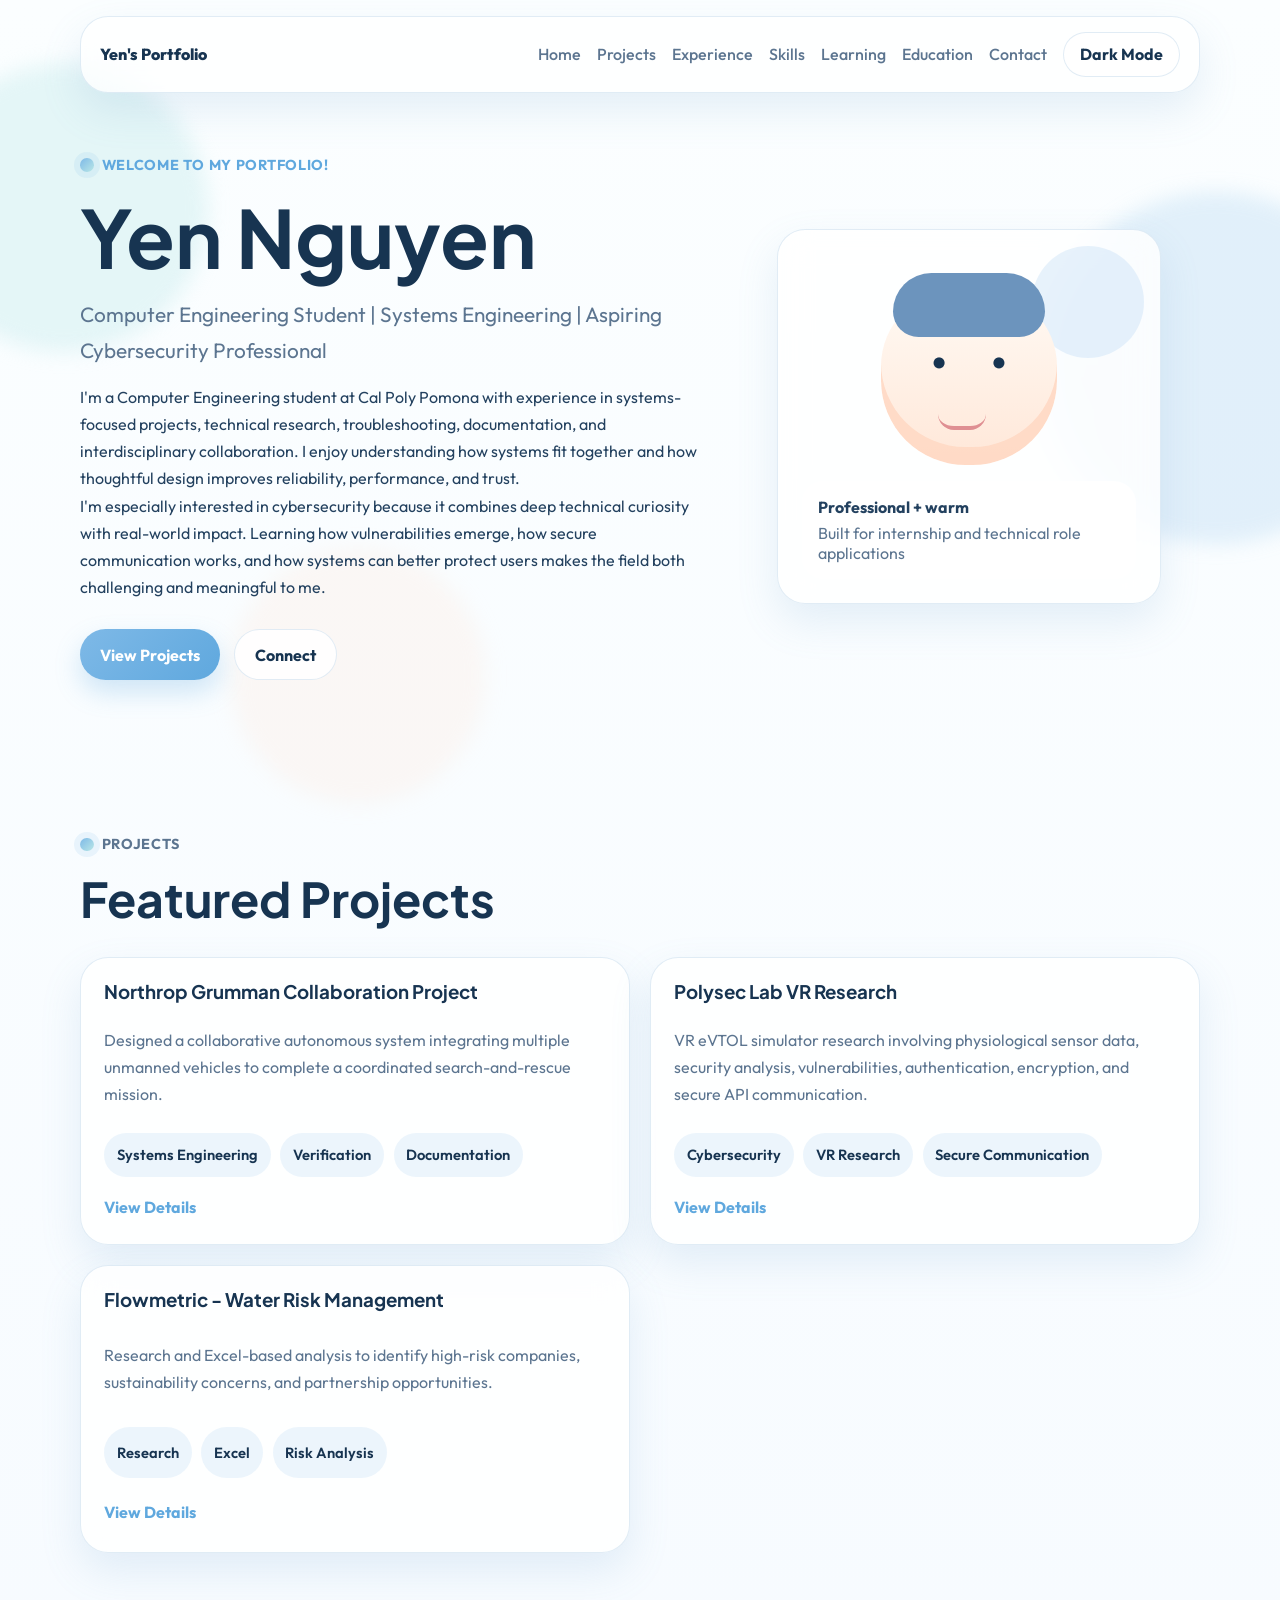
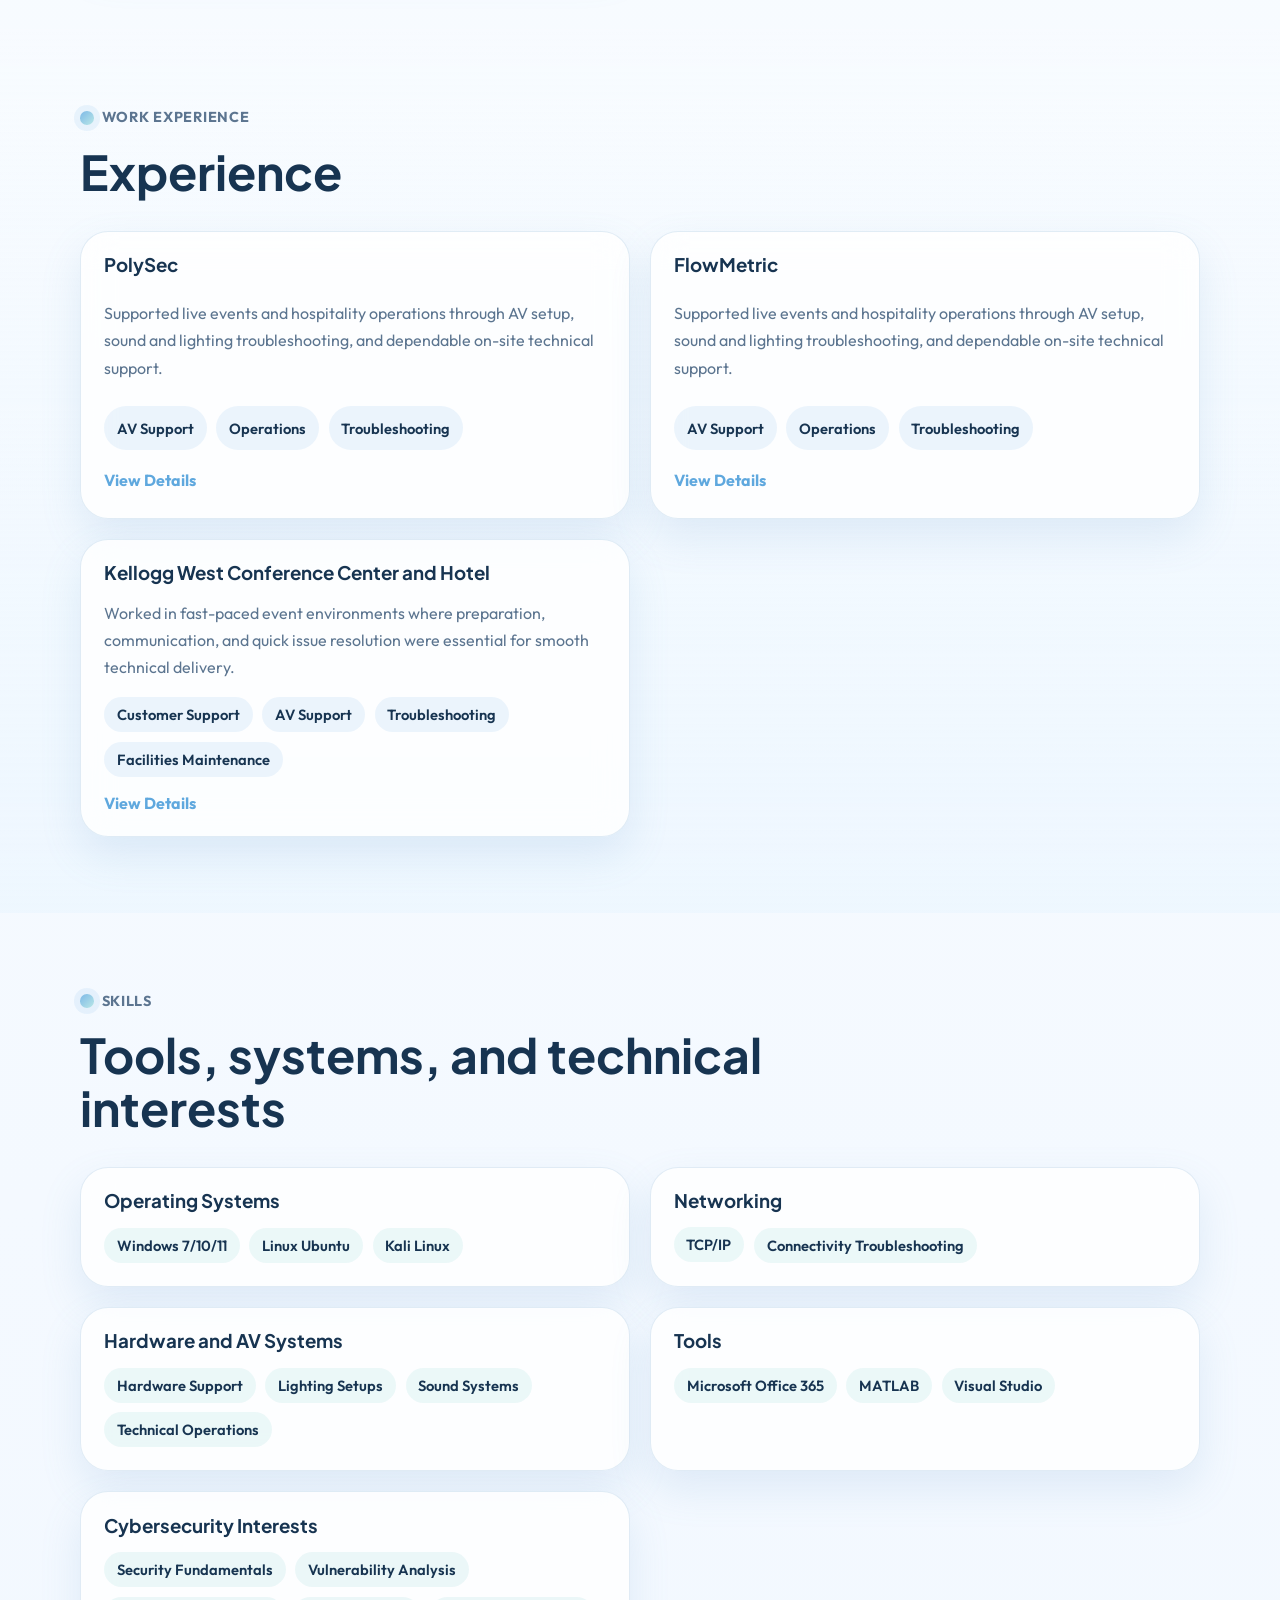
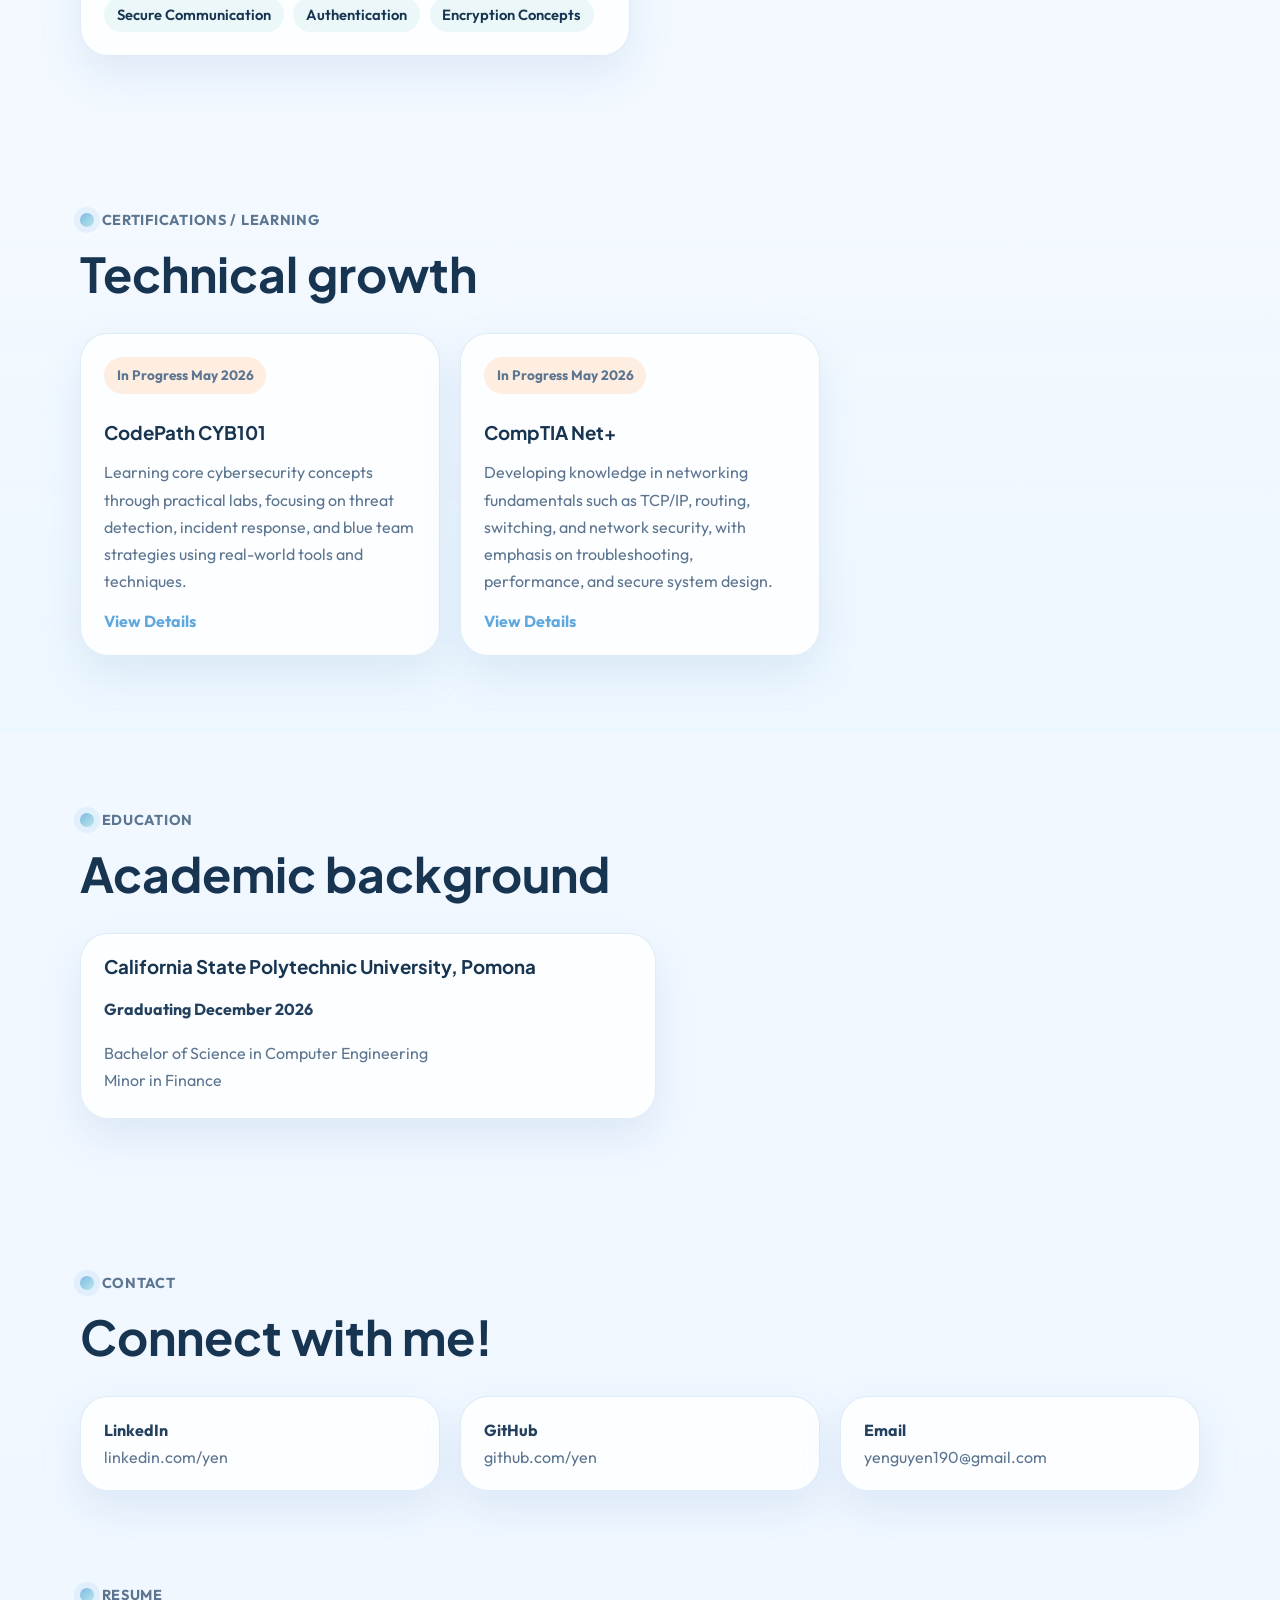
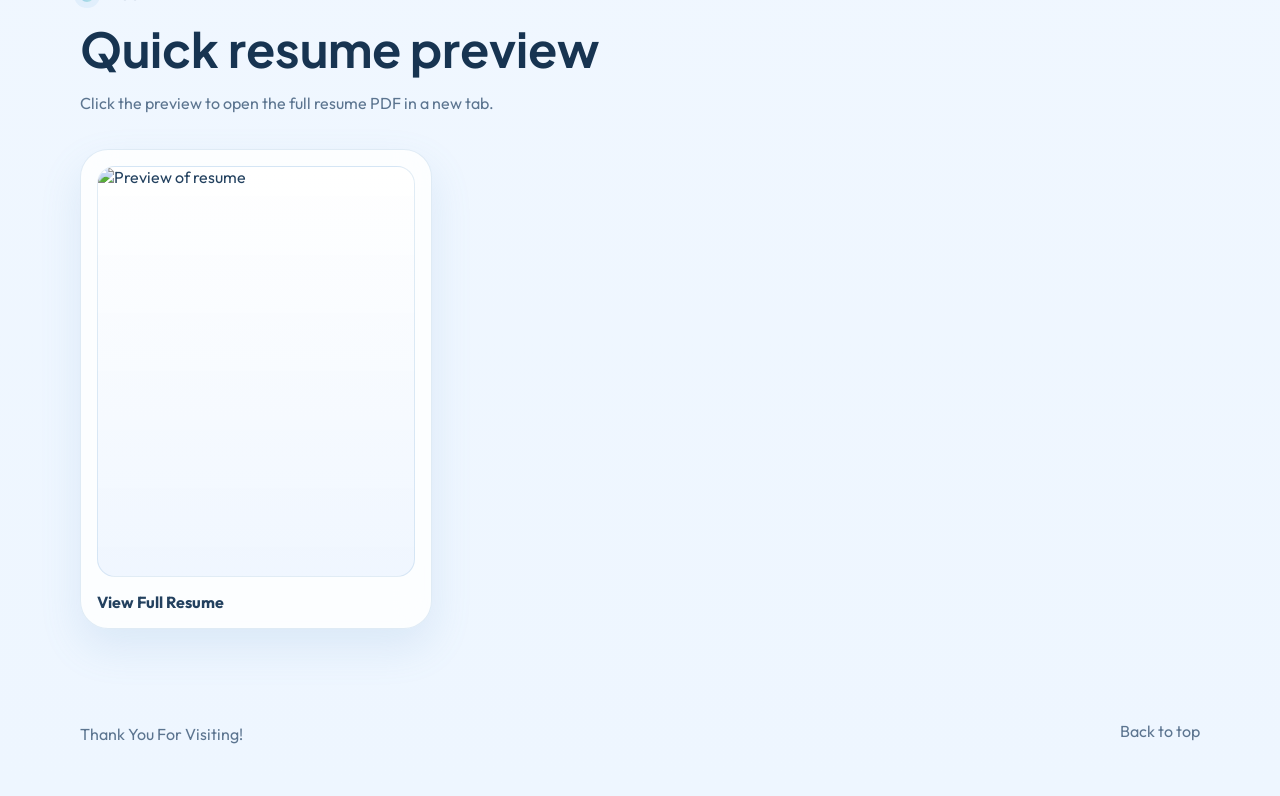
==== index.html @ 54b698a5 "Add files via upload" ====
<!doctype html>
<html lang="en">
  <head>
    <meta charset="UTF-8" />
    <meta name="viewport" content="width=device-width, initial-scale=1.0" />
    <meta
      name="description"
      content="Portfolio website for a Computer Engineering student interested in systems engineering and cybersecurity."
    />
    <title>Student Portfolio</title>
    <link rel="preconnect" href="https://fonts.googleapis.com" />
    <link rel="preconnect" href="https://fonts.gstatic.com" crossorigin />
    <link
      href="https://fonts.googleapis.com/css2?family=Outfit:wght@300;400;500;600;700&family=Plus+Jakarta+Sans:wght@500;700;800&display=swap"
      rel="stylesheet"
    />
    <link rel="stylesheet" href="./style.css" />
  </head>
  <body>
    <div class="page-bg" aria-hidden="true">
      <span class="blob blob-one"></span>
      <span class="blob blob-two"></span>
      <span class="blob blob-three"></span>
    </div>

    <header class="site-header">
      <nav class="nav container" aria-label="Primary">
        <a class="brand" href="#home">Yen's Portfolio</a>
        <div class="nav-links" id="nav-links">
          <a href="#home">Home</a>
          <a href="#projects">Projects</a>
          <a href="#experience">Experience</a>
          <a href="#skills">Skills</a>
          <a href="#learning">Learning</a>
          <a href="#education">Education</a>
          <a href="#contact">Contact</a>
        </div>
        <div class="nav-actions">
          <button class="theme-toggle" type="button" aria-label="Toggle color theme">
            <span class="theme-toggle-text">Dark Mode</span>
          </button>
          <button class="menu-toggle" type="button" aria-expanded="false" aria-controls="nav-links">
            <span></span>
            <span></span>
            <span></span>
            <span class="sr-only">Open navigation</span>
          </button>
        </div>
      </nav>
    </header>

    <main>
      <section class="hero section" id="home">
        <div class="container hero-layout">
          <div class="hero-copy">
            <p class="eyebrow">Welcome to my portfolio!</p>
            <h1>Yen Nguyen</h1>
            <p class="hero-title">
              Computer Engineering Student | Systems Engineering | Aspiring Cybersecurity Professional
            </p>
            <p class="hero-text">
              I'm a Computer Engineering student at Cal Poly Pomona with experience in systems-focused
              projects, technical research, troubleshooting, documentation, and interdisciplinary
              collaboration. I enjoy understanding how systems fit together and how thoughtful design
              improves reliability, performance, and trust.
            </p>
            <p class="hero-text">
              I'm especially interested in cybersecurity because it combines deep technical curiosity
              with real-world impact. Learning how vulnerabilities emerge, how secure communication
              works, and how systems can better protect users makes the field both challenging and
              meaningful to me.
            </p>
            <div class="hero-actions">
              <a class="button button-primary" href="#projects">View Projects</a>
              <a class="button button-secondary" href="#contact">Connect</a>
            </div>
          </div>

          <div class="hero-art" aria-hidden="true">
            <div class="avatar-card">
              <div class="avatar-circle"></div>
              <div class="avatar-face"></div>
              <div class="avatar-note">
                <strong>Professional + warm</strong>
                <span>Built for internship and technical role applications</span>
              </div>
            </div>
          </div>
        </div>
      </section>

      <section class="section" id="projects">
        <div class="container">
          <div class="section-heading">
            <p class="eyebrow">Projects</p>
            <h2>Featured Projects</h2>
          </div>

          <div class="projects-grid">
            <article class="project-card">
              <h3>Northrop Grumman Collaboration Project</h3>
              <p>
               Designed a collaborative autonomous system integrating multiple unmanned vehicles to complete a coordinated search-and-rescue mission.
              </p>
              <div class="tags">
                <span>Systems Engineering</span>
                <span>Verification</span>
                <span>Documentation</span>
              </div>
              <button class="project-button" type="button" data-collection="projects" data-key="northrop">View Details</button>
            </article>

            <article class="project-card">
              <h3>Polysec Lab VR Research</h3>
              <p>
                VR eVTOL simulator research involving physiological sensor data, security analysis,
                vulnerabilities, authentication, encryption, and secure API communication.
              </p>
              <div class="tags">
                <span>Cybersecurity</span>
                <span>VR Research</span>
                <span>Secure Communication</span>
              </div>
              <button class="project-button" type="button" data-collection="projects" data-key="polysec">View Details</button>
            </article>

            <article class="project-card">
              <h3>Flowmetric - Water Risk Management</h3>
              <p>
                Research and Excel-based analysis to identify high-risk companies, sustainability
                concerns, and partnership opportunities.
              </p>
              <div class="tags">
                <span>Research</span>
                <span>Excel</span>
                <span>Risk Analysis</span>
              </div>
              <button class="project-button" type="button" data-collection="projects" data-key="flowmetric">View Details</button>
            </article>

          
          </div>
        </div>
      </section>

      <section class="section section-soft" id="experience">
        <div class="container">
          <div class="section-heading">
            <p class="eyebrow">Work Experience</p>
            <h2>Experience</h2>
          </div>

          <div class="projects-grid">
            <article class="project-card">
              <h3>PolySec</h3>
              <p>
                Supported live events and hospitality operations through AV setup, sound and lighting
                troubleshooting, and dependable on-site technical support.
              </p>
              <div class="tags">
                <span>AV Support</span>
                <span>Operations</span>
                <span>Troubleshooting</span>
              </div>
              <button class="project-button" type="button" data-collection="experience" data-key="PolySec">
                View Details
              </button>
            </article>
            
            <article class="project-card">
              <h3>FlowMetric</h3>
              <p>
                Supported live events and hospitality operations through AV setup, sound and lighting
                troubleshooting, and dependable on-site technical support.
              </p>
              <div class="tags">
                <span>AV Support</span>
                <span>Operations</span>
                <span>Troubleshooting</span>
              </div>
              <button class="project-button" type="button" data-collection="experience" data-key="FlowMetric">
                View Details
              </button>
            </article>

            <article class="project-card">
              <h3>Kellogg West Conference Center and Hotel</h3>
              <p>
                Worked in fast-paced event environments where preparation, communication, and quick
                issue resolution were essential for smooth technical delivery.
              </p>
              <div class="tags">
                <span>Customer Support</span>
                <span>AV Support</span>
                <span>Troubleshooting</span>
                <span>Facilities Maintenance</span>
              </div>
              <button class="project-button" type="button" data-collection="experience" data-key="kelloggWork">
                View Details
              </button>
            </article>
          </div>
        </div>
      </section>

      <section class="section" id="skills">
        <div class="container">
          <div class="section-heading">
            <p class="eyebrow">Skills</p>
            <h2>Tools, systems, and technical interests</h2>
          </div>
          <div class="skills-grid">
            <article class="content-card">
              <h3>Operating Systems</h3>
              <div class="tags tags-soft">
                <span>Windows 7/10/11</span>
                <span>Linux Ubuntu</span>
                <span>Kali Linux</span>
              </div>
            </article>
            <article class="content-card">
              <h3>Networking</h3>
              <div class="tags tags-soft">
                <span>TCP/IP</span>
                <span>Connectivity Troubleshooting</span>
              </div>
            </article>
            <article class="content-card">
              <h3>Hardware and AV Systems</h3>
              <div class="tags tags-soft">
                <span>Hardware Support</span>
                <span>Lighting Setups</span>
                <span>Sound Systems</span>
                <span>Technical Operations</span>
              </div>
            </article>
            <article class="content-card">
              <h3>Tools</h3>
              <div class="tags tags-soft">
                <span>Microsoft Office 365</span>
                <span>MATLAB</span>
                <span>Visual Studio</span>
              </div>
            </article>
            <article class="content-card">
              <h3>Cybersecurity Interests</h3>
              <div class="tags tags-soft">
                <span>Security Fundamentals</span>
                <span>Vulnerability Analysis</span>
                <span>Secure Communication</span>
                <span>Authentication</span>
                <span>Encryption Concepts</span>
              </div>
            </article>
          </div>
        </div>
      </section>

      <section class="section section-soft" id="learning">
        <div class="container">
          <div class="section-heading">
            <p class="eyebrow">Certifications / Learning</p>
            <h2>Technical growth</h2>
          </div>
          <div class="learning-grid">
            <article class="project-card project-card--compact">
              <p class="status-pill">In Progress May 2026</p>
              <h3>CodePath CYB101</h3>
              <p>Learning core cybersecurity concepts through practical labs, focusing on threat detection, incident response, and blue team strategies using real-world tools and techniques.</p>
              <button class="project-button" type="button" data-collection="certifications" data-key="codepath">
                View Details
              </button>
            </article>
             <article class="project-card project-card--compact">
                <p class="status-pill">In Progress May 2026</p>
                <h3>CompTIA Net+</h3>
                <p>Developing knowledge in networking fundamentals such as TCP/IP, routing, switching, and network security, with emphasis on troubleshooting, performance, and secure system design.</p>
                <button class="project-button" type="button" data-collection="certifications" data-key="networkPlus">
                  View Details
                </button>
              </article>
            </div>
          </div>
        </section>

      <section class="section" id="education">
        <div class="container">
          <div class="section-heading">
            <p class="eyebrow">Education</p>
            <h2>Academic background</h2>
          </div>
          <article class="content-card education-card">
            <h3>California State Polytechnic University, Pomona</h3>    
            <h4>Graduating December 2026</h4>
            <p>Bachelor of Science in Computer Engineering</p>
            <p>Minor in Finance</p>
          </article>
        </div>
      </section>

      <section class="section" id="contact">
        <div class="container">
          <div class="section-heading">
            <p class="eyebrow">Contact</p>
            <h2>Connect with me!</h2>
          </div>
          <div class="contact-grid">
            <a class="contact-card" href="https://www.linkedin.com/in/yen-nguyen-023325245/" target="_blank" rel="noreferrer">
              <strong>LinkedIn</strong>
              <span>linkedin.com/yen</span>
            </a>
            <a class="contact-card" href="https://github.com/fork1y" target="_blank" rel="noreferrer">
              <strong>GitHub</strong>
              <span>github.com/yen</span>
            </a>
            <a class="contact-card" href="mailto:yenguyen190@gmail.com">
              <strong>Email</strong>
              <span>yenguyen190@gmail.com</span>
            </a>
          </div>
        </div>
      </section>

      <section class="section section-resume" id="resume">
        <div class="container">
          <div class="section-heading">
            <p class="eyebrow">Resume</p>
            <h2>Quick resume preview</h2>
            <p>Click the preview to open the full resume PDF in a new tab.</p>
          </div>
          <div class="resume-wrap">
            <a class="resume-card" href="./assets/resume.pdf" target="_blank" rel="noreferrer">
              <img
                class="resume-preview"
                src="./assets/resume-preview.png"
                alt="Preview of resume"
              />
              <div class="resume-copy">
                <strong>View Full Resume</strong>
              </div>
            </a>
          </div>
        </div>
      </section>
    </main>

    <footer class="site-footer">
      <div class="container footer-inner">
        <p>Thank You For Visiting!</p>
        <a href="#home">Back to top</a>
      </div>
    </footer>

    <div class="modal hidden" id="project-modal" aria-hidden="true">
      <div class="modal-backdrop" data-close-modal="true"></div>
      <div class="modal-panel" role="dialog" aria-modal="true" aria-labelledby="modal-title">
        <button class="modal-close" type="button" data-close-modal="true" aria-label="Close project details">
          x
        </button>
        <p class="eyebrow">Project Detail</p>
        <h2 id="modal-title"></h2>
        <div id="modal-content"></div>
      </div>
    </div>

    <script src="./script.js"></script>
  </body>
</html>
---- style.css ----
:root {
  --bg: #f5fbff;
  --bg-soft: #ebf6ff;
  --surface: rgba(255, 255, 255, 0.82);
  --surface-strong: #ffffff;
  --line: rgba(117, 170, 207, 0.22);
  --text: #23415f;
  --text-soft: #5c7590;
  --heading: #173451;
  --blue: #7eb9e7;
  --blue-strong: #5fa8de;
  --mint: #b9e7e7;
  --peach: #ffe1cb;
  --shadow: 0 18px 40px rgba(110, 164, 205, 0.16);
  --radius-lg: 28px;
  --radius-md: 22px;
  --radius-pill: 999px;
  --container: min(1120px, calc(100% - 2rem));
}

body.dark-theme {
  --bg: #0f1b2b;
  --bg-soft: #162437;
  --surface: rgba(21, 34, 52, 0.84);
  --surface-strong: #18273c;
  --line: rgba(142, 189, 227, 0.2);
  --text: #e5f1ff;
  --text-soft: #a5bdd5;
  --heading: #cfdff3;
  --blue: #8ec8f1;
  --blue-strong: #6db4e8;
  --mint: #7fd6d8;
  --peach: #f1bda5;
  --shadow: 0 22px 42px rgba(4, 10, 19, 0.34);
}

* {
  box-sizing: border-box;
}

html {
  scroll-behavior: smooth;
}

body {
  margin: 0;
  font-family: "Outfit", sans-serif;
  color: var(--text);
  background: linear-gradient(180deg, #fbfeff 0%, #f4f9ff 50%, #eef6ff 100%);
  transition: background 0.3s ease, color 0.3s ease;
}

body.dark-theme {
  background:
    radial-gradient(circle at top left, rgba(127, 214, 216, 0.08), transparent 24%),
    radial-gradient(circle at right 20% top 18%, rgba(142, 200, 241, 0.12), transparent 20%),
    linear-gradient(180deg, #0d1724 0%, #132033 55%, #18283d 100%);
}

body.modal-open {
  overflow: hidden;
}

a {
  color: inherit;
  text-decoration: none;
}

button,
input,
textarea,
select {
  font: inherit;
}

h1,
h2,
h3 {
  margin: 0;
  color: var(--heading);
  font-family: "Plus Jakarta Sans", sans-serif;
  line-height: 1.1;
}

p {
  margin: 0;
  line-height: 1.7;
}

.container {
  width: var(--container);
  margin: 0 auto;
}

.page-bg {
  position: fixed;
  inset: 0;
  z-index: -1;
  overflow: hidden;
}

.blob {
  position: absolute;
  border-radius: 50%;
  filter: blur(10px);
  transition: background 0.3s ease;
}

.blob-one {
  width: 18rem;
  height: 18rem;
  top: 4rem;
  left: -5rem;
  background: rgba(185, 231, 231, 0.35);
}

.blob-two {
  width: 22rem;
  height: 22rem;
  top: 12rem;
  right: -7rem;
  background: rgba(126, 185, 231, 0.2);
}

.blob-three {
  width: 16rem;
  height: 16rem;
  bottom: 6rem;
  left: 18%;
  background: rgba(255, 225, 203, 0.2);
}

body.dark-theme .blob-one {
  background: rgba(127, 214, 216, 0.14);
}

body.dark-theme .blob-two {
  background: rgba(126, 185, 231, 0.14);
}

body.dark-theme .blob-three {
  background: rgba(241, 189, 165, 0.1);
}

.site-header {
  position: sticky;
  top: 0;
  z-index: 20;
  padding-top: 1rem;
}

.nav {
  display: flex;
  align-items: center;
  justify-content: flex-start;
  gap: 1rem;
  padding: 0.95rem 1.2rem;
  border: 1px solid var(--line);
  border-radius: var(--radius-lg);
  background: rgba(255, 255, 255, 0.75);
  backdrop-filter: blur(16px);
  box-shadow: var(--shadow);
  transition: background 0.3s ease, border-color 0.3s ease, box-shadow 0.3s ease;
}

body.dark-theme .nav {
  background: rgba(16, 28, 43, 0.78);
}

.brand {
  font-weight: 800;
  color: var(--heading);
}

.nav-actions {
  display: flex;
  align-items: center;
  gap: 0.65rem;
}

.theme-toggle {
  border: 1px solid var(--line);
  background: rgba(255, 255, 255, 0.78);
  color: var(--heading);
  padding: 0.7rem 1rem;
  border-radius: var(--radius-pill);
  cursor: pointer;
  font-weight: 700;
  transition: transform 0.18s ease, background 0.3s ease, border-color 0.3s ease;
}

body.dark-theme .theme-toggle {
  background: rgba(24, 39, 60, 0.94);
}

.nav-links {
  display: flex;
  align-items: center;
  gap: 1rem;
  margin-left: auto;
}

.nav-links a {
  color: var(--text-soft);
  font-weight: 500;
  transition: color 0.18s ease, transform 0.18s ease;
}

.nav-links a:hover,
.nav-links a:focus-visible {
  color: var(--heading);
  transform: translateY(-1px);
}

.menu-toggle {
  display: none;
  border: 0;
  background: transparent;
  padding: 0.4rem;
  cursor: pointer;
}

.menu-toggle span {
  display: block;
  width: 1.4rem;
  height: 2px;
  margin: 0.22rem 0;
  background: var(--heading);
  border-radius: var(--radius-pill);
}

.sr-only {
  position: absolute;
  width: 1px;
  height: 1px;
  padding: 0;
  margin: -1px;
  overflow: hidden;
  clip: rect(0, 0, 0, 0);
  white-space: nowrap;
  border: 0;
}

.section {
  padding: 4.75rem 0;
}

.section-soft {
  background: linear-gradient(180deg, rgba(255, 255, 255, 0.18), rgba(235, 246, 255, 0.7));
  transition: background 0.3s ease;
}

body.dark-theme .section-soft {
  background: linear-gradient(180deg, rgba(17, 29, 44, 0.35), rgba(21, 36, 55, 0.8));
}

.eyebrow {
  display: inline-flex;
  align-items: center;
  gap: 0.5rem;
  margin-bottom: 1rem;
  font-size: 0.9rem;
  font-weight: 700;
  text-transform: uppercase;
  letter-spacing: 0.05em;
  color: var(--blue-strong);
}

.eyebrow::before {
  content: "";
  width: 0.85rem;
  height: 0.85rem;
  border-radius: 50%;
  background: linear-gradient(135deg, var(--blue), var(--mint));
  box-shadow: 0 0 0 6px rgba(126, 185, 231, 0.13);
}

.hero {
  padding-top: 3.75rem;
}

.hero-layout {
  display: grid;
  grid-template-columns: 1.15fr 0.85fr;
  gap: 2rem;
  align-items: center;
}

.hero-copy h1 {
  font-size: clamp(2.8rem, 7vw, 5rem);
  margin-bottom: 1rem;
}

.hero-title {
  font-size: clamp(1.05rem, 2vw, 1.3rem);
  color: var(--text-soft);
  margin-bottom: 1rem;
  max-width: 45rem;
}

.hero-text {
  max-width: 42rem;
}

.hero-text-soft {
  margin-top: 0.9rem;
  color: var(--text-soft);
}

.hero-actions {
  display: flex;
  flex-wrap: wrap;
  gap: 0.9rem;
  margin-top: 1.75rem;
}

.button {
  display: inline-flex;
  align-items: center;
  justify-content: center;
  padding: 0.9rem 1.25rem;
  border-radius: var(--radius-pill);
  font-weight: 700;
  transition: transform 0.18s ease, box-shadow 0.18s ease, background 0.3s ease;
}

.button:hover,
.button:focus-visible,
.project-button:hover,
.project-button:focus-visible,
.theme-toggle:hover,
.theme-toggle:focus-visible {
  transform: translateY(-2px);
}

.button-primary {
  color: #fff;
  background: linear-gradient(135deg, var(--blue), var(--blue-strong));
  box-shadow: 0 12px 26px rgba(95, 168, 222, 0.28);
}

.button-secondary {
  background: rgba(255, 255, 255, 0.85);
  border: 1px solid var(--line);
  color: var(--heading);
}

body.dark-theme .button-secondary {
  background: rgba(24, 39, 60, 0.92);
}

.hero-art {
  display: flex;
  justify-content: center;
}

.avatar-card,
.project-card,
.content-card,
.contact-card,
.modal-panel {
  border: 1px solid var(--line);
  border-radius: var(--radius-lg);
  background: var(--surface);
  box-shadow: var(--shadow);
  backdrop-filter: blur(16px);
  transition: background 0.3s ease, border-color 0.3s ease, box-shadow 0.3s ease;
}

.avatar-card {
  width: min(100%, 24rem);
  padding: 1.5rem;
  position: relative;
  overflow: hidden;
}

.avatar-circle {
  width: 7rem;
  height: 7rem;
  border-radius: 50%;
  background: rgba(126, 185, 231, 0.18);
  position: absolute;
  right: 1rem;
  top: 1rem;
}

body.dark-theme .avatar-circle {
  background: rgba(126, 185, 231, 0.12);
}

.avatar-face {
  width: 11rem;
  height: 11rem;
  margin: 2.2rem auto 1rem;
  border-radius: 44% 44% 48% 48%;
  background:
    radial-gradient(circle at 33% 42%, #173451 0 5px, transparent 6px),
    radial-gradient(circle at 67% 42%, #173451 0 5px, transparent 6px),
    linear-gradient(180deg, #fffaf4 0%, #ffe7d8 100%);
  box-shadow: inset 0 -18px 0 rgba(255, 217, 196, 0.85);
  position: relative;
}

.avatar-face::before {
  content: "";
  position: absolute;
  top: -1rem;
  left: 0.75rem;
  width: 9.5rem;
  height: 4rem;
  border-radius: 3rem 3rem 2rem 2rem;
  background: #6c94bd;
}

.avatar-face::after {
  content: "";
  position: absolute;
  left: 3.6rem;
  bottom: 2.2rem;
  width: 3rem;
  height: 0.9rem;
  border-bottom: 4px solid #df8f92;
  border-radius: 0 0 1rem 1rem;
}

.avatar-note {
  display: grid;
  gap: 0.35rem;
  padding: 1rem;
  border-radius: var(--radius-md);
  background: rgba(255, 255, 255, 0.86);
  transition: background 0.3s ease;
}

body.dark-theme .avatar-note {
  background: rgba(22, 36, 55, 0.9);
}

.avatar-note span,
.section-heading p,
.project-card p,
.content-card p,
.contact-card span,
.modal-copy p,
.modal-copy li {
  color: var(--text-soft);
}

.section-heading {
  max-width: 45rem;
  margin-bottom: 2rem;
}

.section-heading h2 {
  font-size: clamp(2rem, 4vw, 3rem);
  margin-bottom: 0.85rem;
}

.projects-grid,
.skills-grid,
.learning-grid,
.contact-grid {
  display: grid;
  gap: 1.25rem;
}

.projects-grid,
.skills-grid {
  grid-template-columns: repeat(2, minmax(0, 1fr));
}

.learning-grid,
.contact-grid {
  grid-template-columns: repeat(3, minmax(0, 1fr));
}

.project-card,
.content-card,
.contact-card {
  padding: 1.45rem;
}

.project-card {
  display: grid;
  gap: 1rem;
  min-height: 18rem;
  transition: transform 0.2s ease, box-shadow 0.2s ease;
}

.project-card:hover {
  transform: translateY(-5px);
}

.skills-grid .content-card h3 {
  margin-bottom: 1rem;
}

.project-card--compact {
  min-height: auto;
}

.tags {
  display: flex;
  flex-wrap: wrap;
  gap: 0.6rem;
}

.tags span {
  display: inline-flex;
  align-items: center;
  padding: 0.5rem 0.8rem;
  border-radius: var(--radius-pill);
  background: rgba(126, 185, 231, 0.14);
  color: var(--heading);
  font-size: 0.92rem;
  font-weight: 600;
}

.tags-soft span {
  background: rgba(185, 231, 231, 0.28);
}

body.dark-theme .tags span {
  background: rgba(142, 200, 241, 0.16);
}

body.dark-theme .tags-soft span {
  background: rgba(127, 214, 216, 0.14);
}

.project-button,
.modal-close {
  border: 0;
  cursor: pointer;
}

.project-button {
  width: fit-content;
  padding: 0;
  background: transparent;
  color: var(--blue-strong);
  font-weight: 700;
}

.prose-card {
  display: grid;
  gap: 1rem;
}

.status-pill {
  display: inline-flex;
  width: fit-content;
  margin-bottom: 0.8rem;
  padding: 0.42rem 0.78rem;
  border-radius: var(--radius-pill);
  background: rgba(255, 225, 203, 0.58);
  color: var(--heading);
  font-size: 0.85rem;
  font-weight: 700;
}

body.dark-theme .status-pill {
  background: rgba(241, 189, 165, 0.16);
}

.education-card {
  max-width: 36rem;
}

.section-resume {
  padding-top: 1rem;
}

.resume-wrap {
  max-width: 22rem;
}

.resume-card {
  display: grid;
  gap: 0.9rem;
  padding: 1rem;
  border: 1px solid var(--line);
  border-radius: var(--radius-lg);
  background: var(--surface);
  box-shadow: var(--shadow);
  backdrop-filter: blur(16px);
  transition: transform 0.18s ease, box-shadow 0.18s ease, background 0.3s ease;
}

.resume-card:hover,
.resume-card:focus-visible {
  transform: translateY(-4px);
}

.resume-preview {
  width: 100%;
  aspect-ratio: 8.5 / 11;
  object-fit: cover;
  border-radius: 18px;
  border: 1px solid var(--line);
  background:
    linear-gradient(180deg, rgba(255, 255, 255, 0.92), rgba(239, 246, 255, 0.95));
}

body.dark-theme .resume-preview {
  background:
    linear-gradient(180deg, rgba(28, 44, 66, 0.95), rgba(20, 33, 50, 0.98));
}

.resume-copy {
  display: grid;
  gap: 0.3rem;
}

.resume-copy span {
  color: var(--text-soft);
}

.contact-card {
  display: grid;
  gap: 0.4rem;
  transition: transform 0.18s ease;
}

.contact-card:hover,
.contact-card:focus-visible {
  transform: translateY(-4px);
}

.site-footer {
  padding: 0 0 2rem;
}

.footer-inner {
  display: flex;
  justify-content: space-between;
  gap: 1rem;
  padding: 1rem 0;
  color: var(--text-soft);
}

.modal.hidden {
  display: none;
}

.modal {
  position: fixed;
  inset: 0;
  z-index: 40;
}

.modal-backdrop {
  position: absolute;
  inset: 0;
  background: rgba(18, 37, 57, 0.45);
  backdrop-filter: blur(4px);
}

.modal-panel {
  position: relative;
  width: min(720px, calc(100% - 1.5rem));
  max-height: calc(100vh - 3rem);
  margin: 1.5rem auto;
  padding: 1.5rem;
  overflow: auto;
  background: rgba(255, 255, 255, 0.96);
}

body.dark-theme .modal-panel {
  background: rgba(21, 34, 52, 0.98);
}

.modal-close {
  position: absolute;
  top: 0.9rem;
  right: 0.9rem;
  width: 2.2rem;
  height: 2.2rem;
  border-radius: 50%;
  background: rgba(126, 185, 231, 0.14);
  color: var(--heading);
  font-size: 1rem;
  line-height: 1;
}

.modal-copy {
  display: grid;
  gap: 1rem;
}

.modal-copy h3 {
  font-size: 1.05rem;
}

.modal-copy ul {
  margin: 0;
  padding-left: 1.2rem;
}

@media (max-width: 920px) {
  .hero-layout,
  .projects-grid,
  .skills-grid,
  .learning-grid,
  .contact-grid {
    grid-template-columns: 1fr;
  }

  .hero-art {
    order: -1;
  }
}

@media (max-width: 760px) {
  .site-header {
    padding-top: 0.75rem;
  }

  .nav {
    flex-wrap: wrap;
  }

  .menu-toggle {
    display: block;
    margin-left: 0;
  }

  .nav-actions {
    margin-left: auto;
  }

  .theme-toggle {
    padding: 0.65rem 0.9rem;
  }

  .nav-links {
    display: none;
    width: 100%;
    flex-direction: column;
    align-items: flex-start;
    padding-top: 0.75rem;
  }

  .nav-links.open {
    display: flex;
  }

  .section {
    padding: 4rem 0;
  }

  .hero {
    padding-top: 2.75rem;
  }

  .footer-inner {
    flex-direction: column;
  }
}

.media-link {
  display: inline-flex;
  align-items: center;
  justify-content: center;
  margin-top: 0.35rem;
  padding: 0.75rem 1rem;
  border-radius: var(--radius-pill);
  background: linear-gradient(135deg, var(--blue), var(--blue-strong));
  color: #fff;
  font-weight: 700;
  transition: transform 0.18s ease, box-shadow 0.18s ease;
  box-shadow: 0 10px 22px rgba(95, 168, 222, 0.2);
}

.media-link:hover,
.media-link:focus-visible {
  transform: translateY(-2px);
}

.modal-gallery {
  display: grid;
  grid-template-columns: repeat(2, minmax(0, 1fr));
  gap: 0.9rem;
  margin-top: 0.5rem;
}

.gallery-item {
  display: block;
  border-radius: 18px;
  overflow: hidden;
  border: 1px solid var(--line);
  background: var(--surface-strong);
  box-shadow: var(--shadow);
  transition: transform 0.18s ease;
}

.gallery-item:hover,
.gallery-item:focus-visible {
  transform: translateY(-3px);
}

.gallery-item img {
  display: block;
  width: 100%;
  aspect-ratio: 4 / 3;
  object-fit: cover;
}

@media (max-width: 640px) {
  .modal-gallery {
    grid-template-columns: 1fr;
  }
}
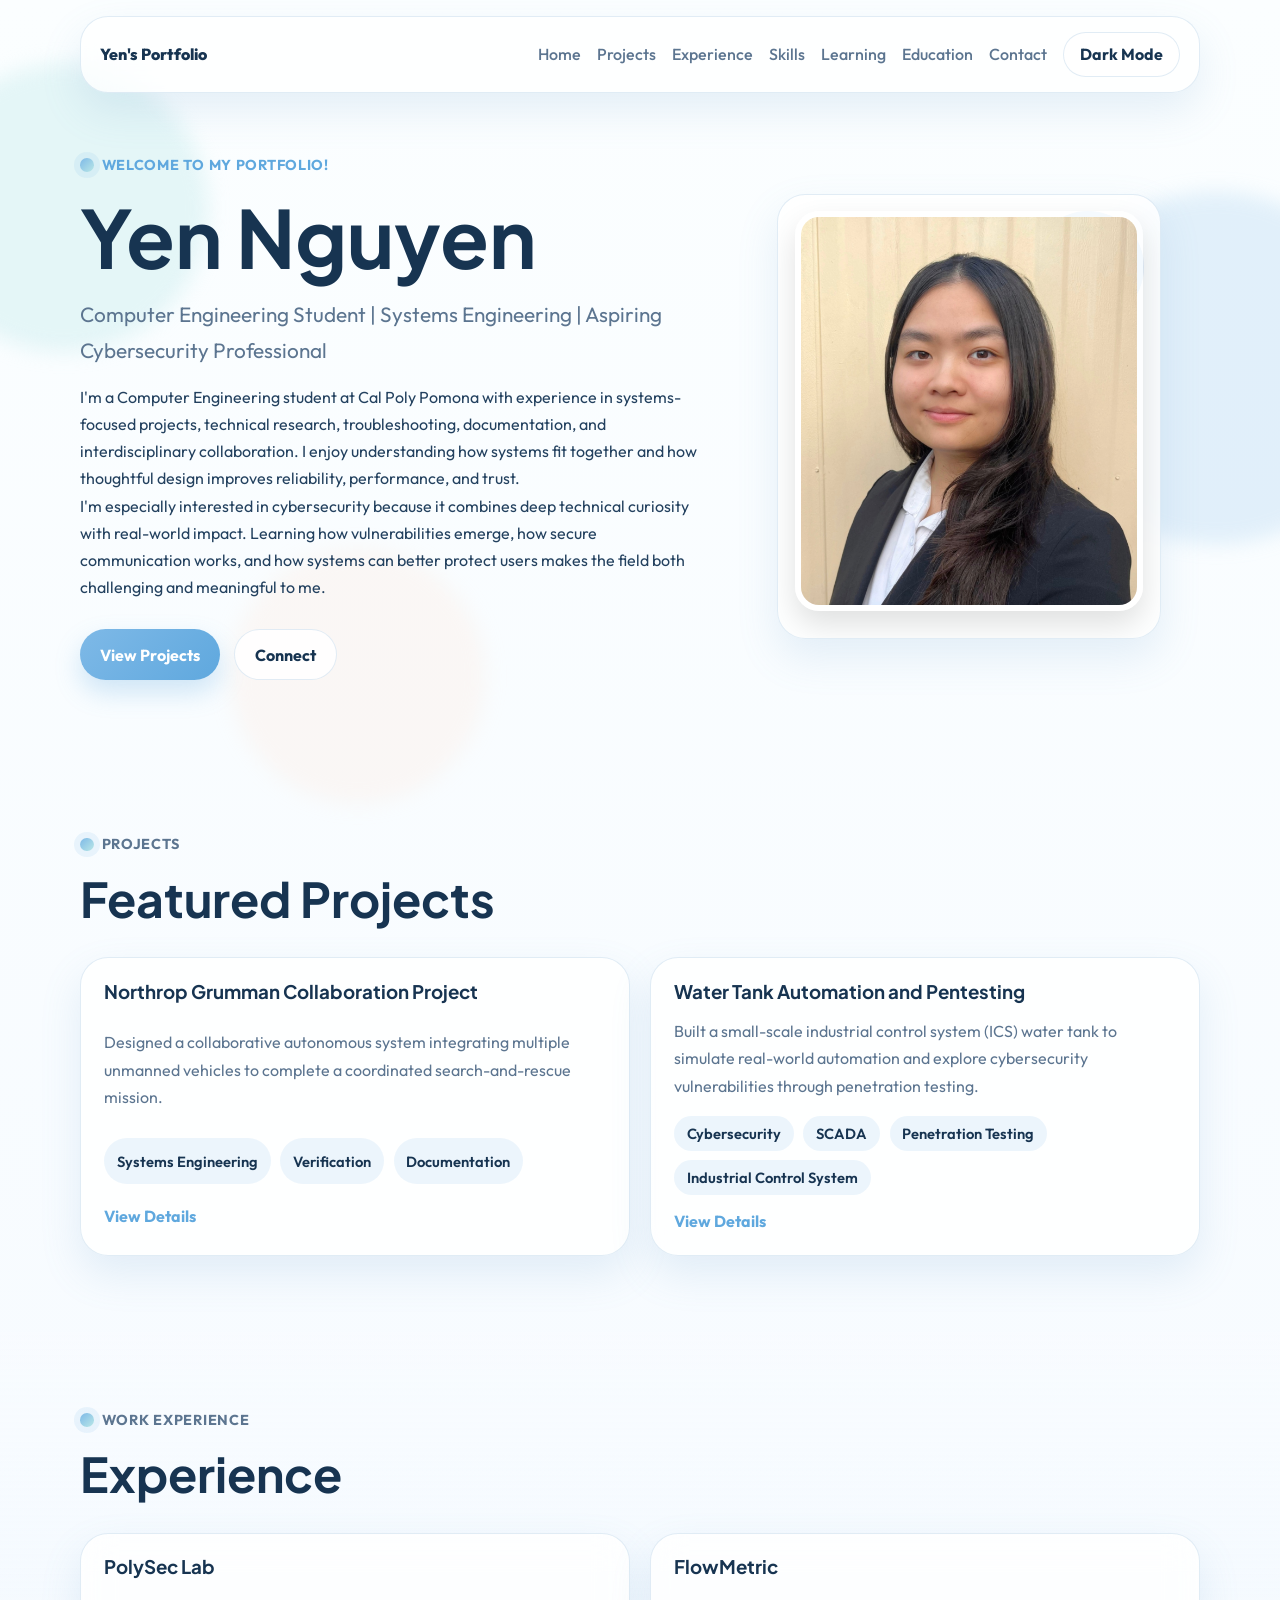
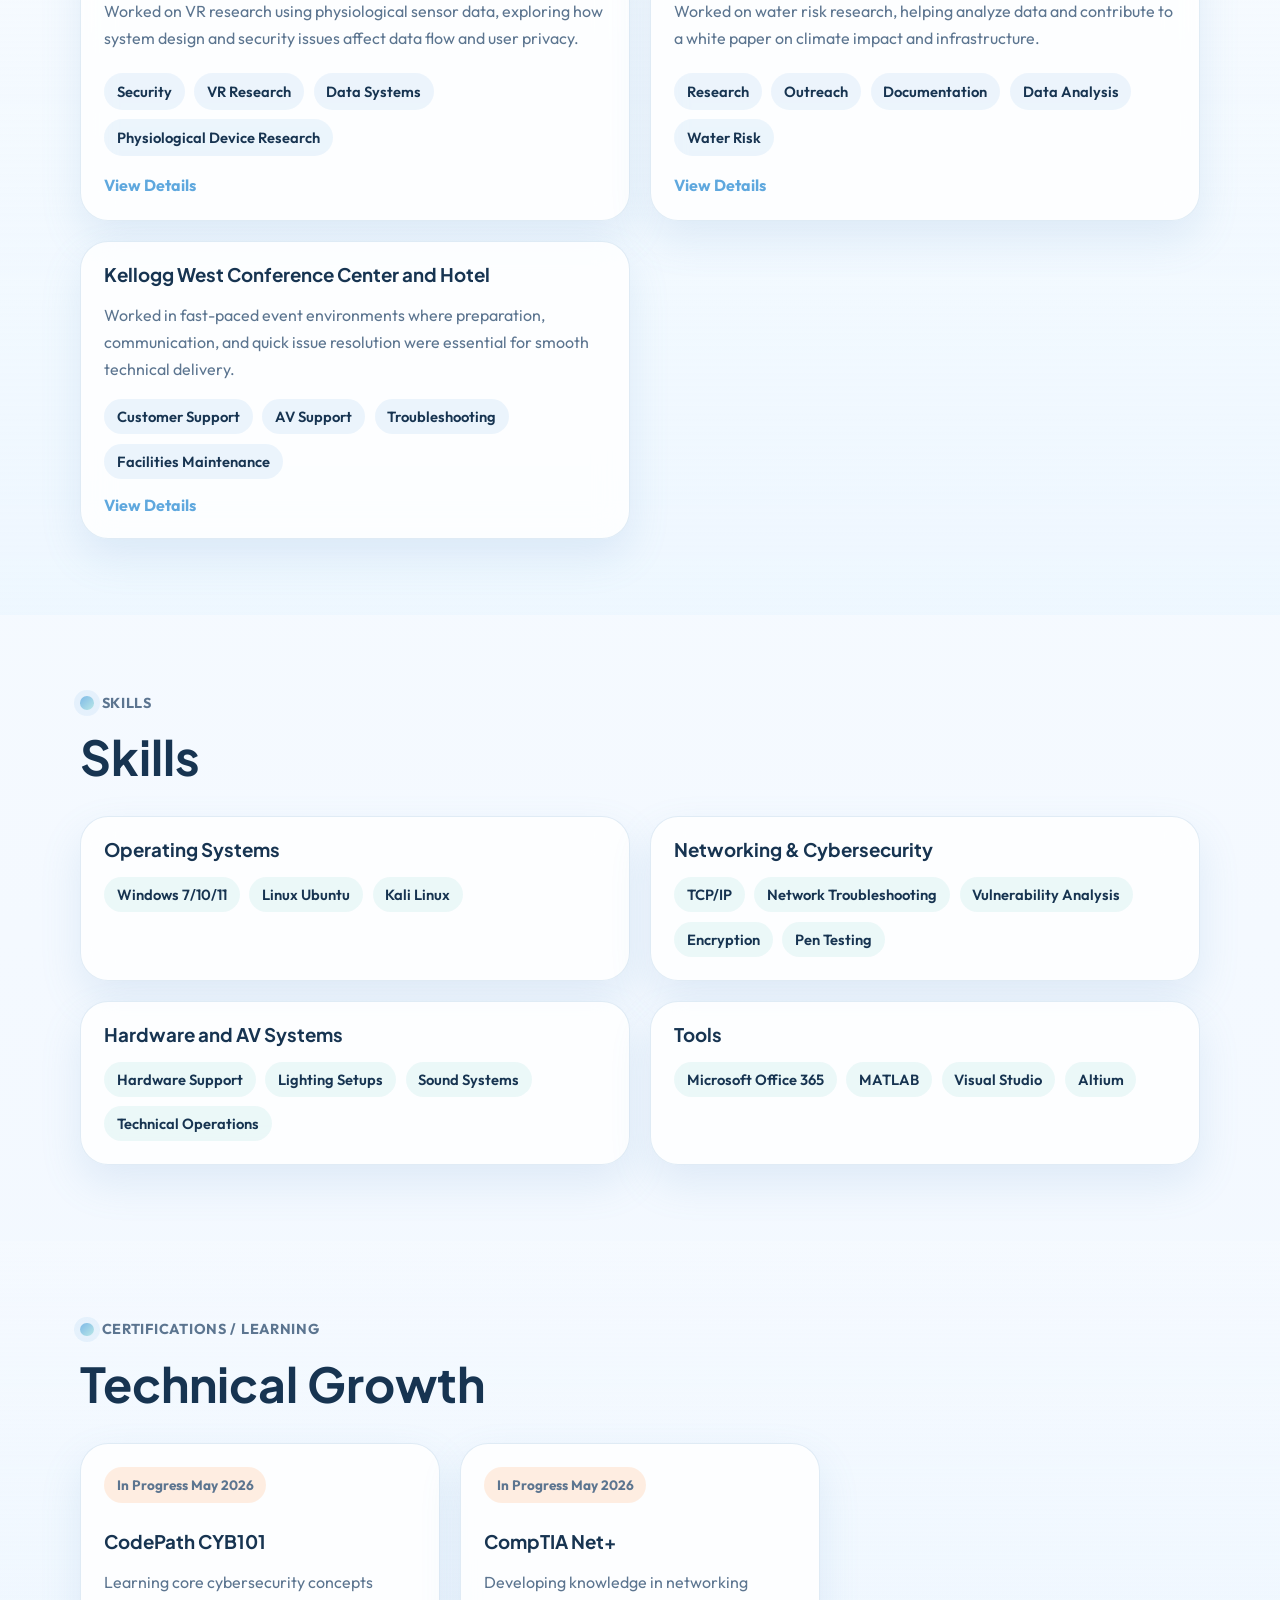
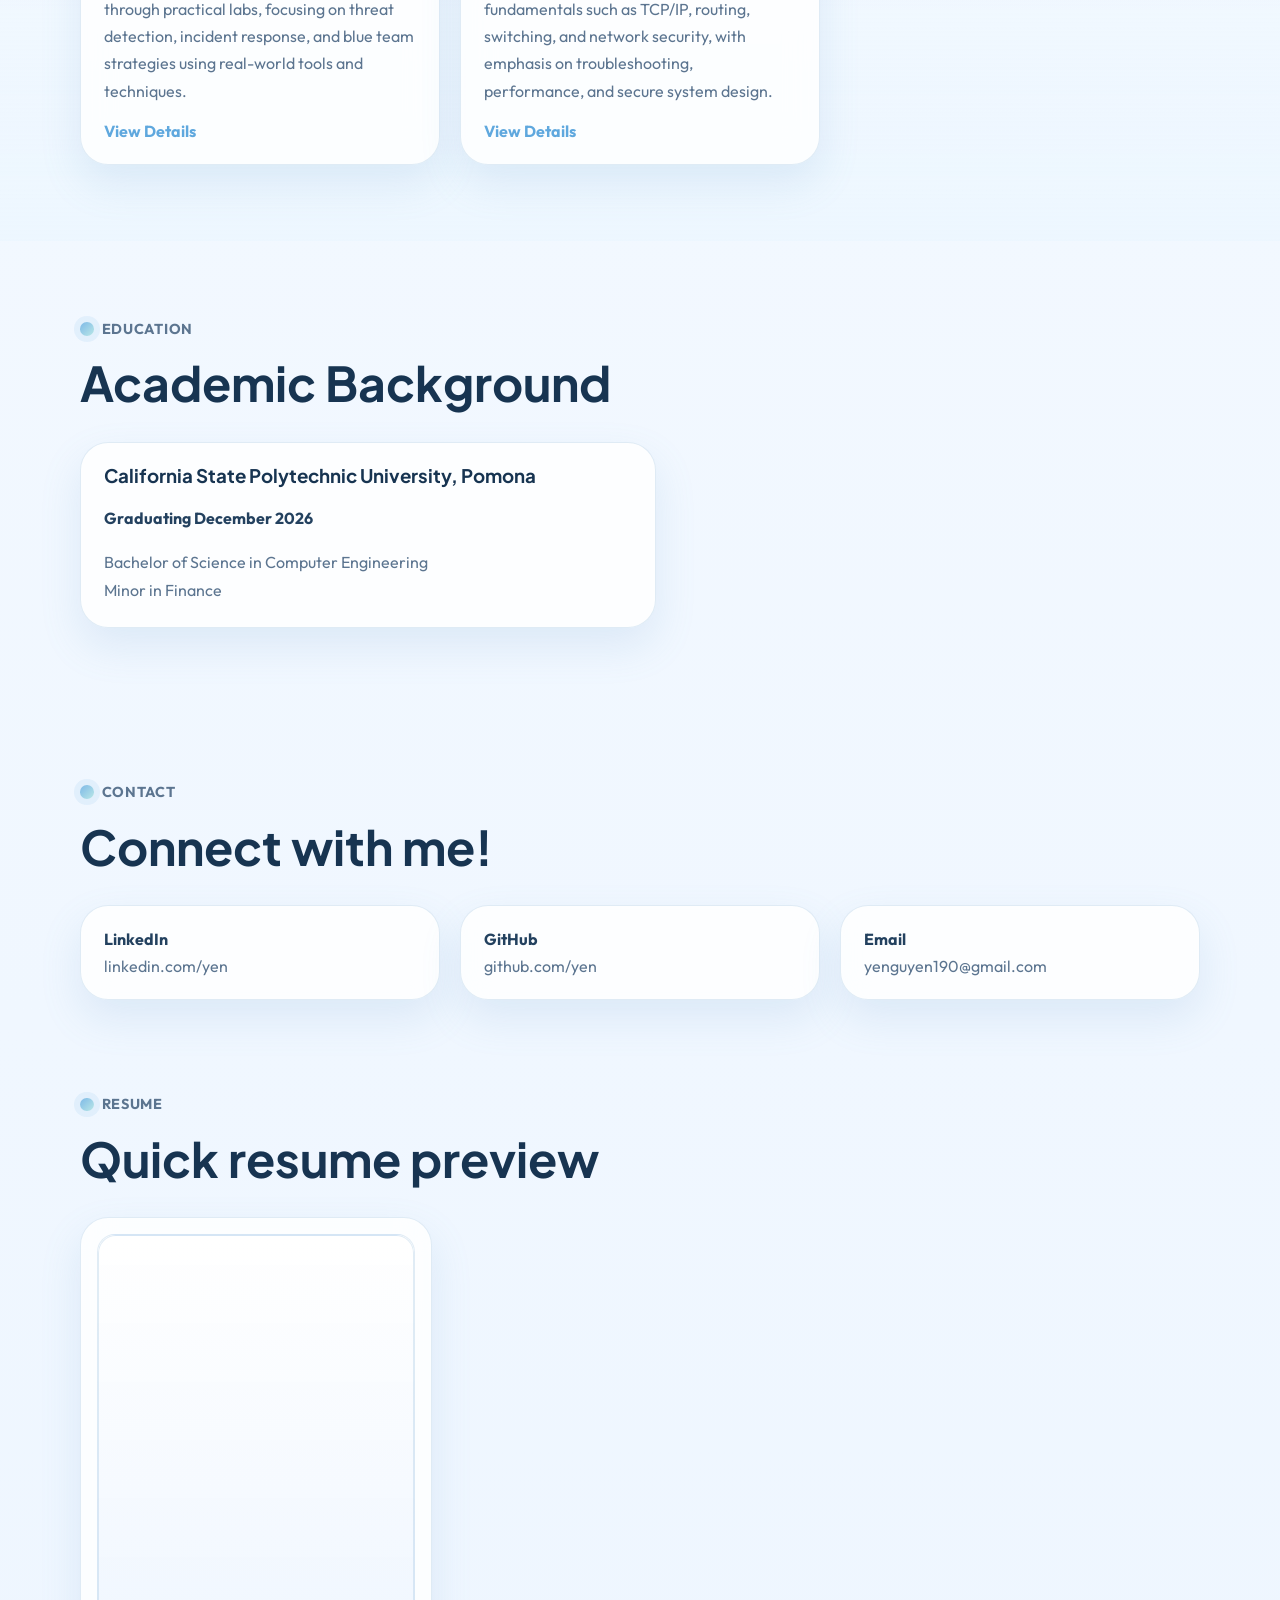
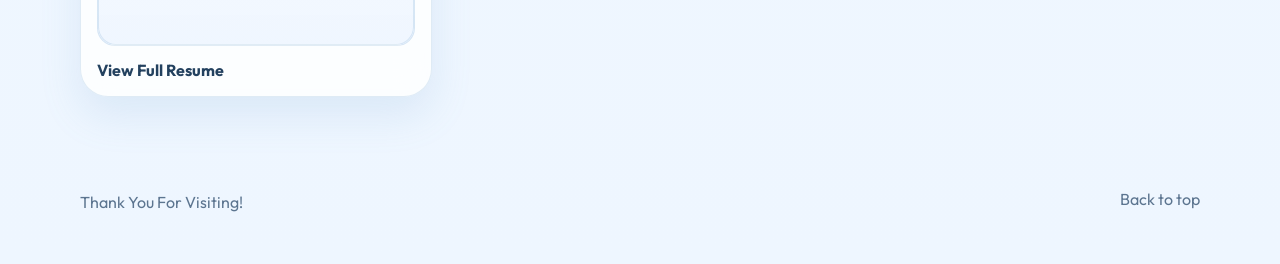
==== commit 81c8d1fc: "Add files via upload" ====
--- a/index.html
+++ b/index.html
@@ -5,9 +5,9 @@
     <meta name="viewport" content="width=device-width, initial-scale=1.0" />
     <meta
       name="description"
-      content="Portfolio website for a Computer Engineering student interested in systems engineering and cybersecurity."
+      content="Portfolio Website"
     />
-    <title>Student Portfolio</title>
+    <title>Yen Nguyen Portfolio</title>
     <link rel="preconnect" href="https://fonts.googleapis.com" />
     <link rel="preconnect" href="https://fonts.gstatic.com" crossorigin />
     <link
@@ -79,11 +79,11 @@
           <div class="hero-art" aria-hidden="true">
             <div class="avatar-card">
               <div class="avatar-circle"></div>
-              <div class="avatar-face"></div>
-              <div class="avatar-note">
-                <strong>Professional + warm</strong>
-                <span>Built for internship and technical role applications</span>
-              </div>
+              <img
+                class="avatar-headshot"
+                src="./images/headshot/Headshot1.jpg"
+                alt="Headshot of Yen Nguyen"
+              />
             </div>
           </div>
         </div>
@@ -111,31 +111,17 @@
             </article>
 
             <article class="project-card">
-              <h3>Polysec Lab VR Research</h3>
-              <p>
-                VR eVTOL simulator research involving physiological sensor data, security analysis,
-                vulnerabilities, authentication, encryption, and secure API communication.
+              <h3>Water Tank Automation and Pentesting </h3>
+              <p>
+                Built a small-scale industrial control system (ICS) water tank to simulate real-world automation and explore cybersecurity vulnerabilities through penetration testing.
               </p>
               <div class="tags">
                 <span>Cybersecurity</span>
-                <span>VR Research</span>
-                <span>Secure Communication</span>
-              </div>
-              <button class="project-button" type="button" data-collection="projects" data-key="polysec">View Details</button>
-            </article>
-
-            <article class="project-card">
-              <h3>Flowmetric - Water Risk Management</h3>
-              <p>
-                Research and Excel-based analysis to identify high-risk companies, sustainability
-                concerns, and partnership opportunities.
-              </p>
-              <div class="tags">
-                <span>Research</span>
-                <span>Excel</span>
-                <span>Risk Analysis</span>
-              </div>
-              <button class="project-button" type="button" data-collection="projects" data-key="flowmetric">View Details</button>
+                <span>SCADA</span>
+                <span>Penetration Testing</span>
+                <span>Industrial Control System</span>
+              </div>
+              <button class="project-button" type="button" data-collection="projects" data-key="WaterTank">View Details</button>
             </article>
 
           
@@ -152,15 +138,15 @@
 
           <div class="projects-grid">
             <article class="project-card">
-              <h3>PolySec</h3>
-              <p>
-                Supported live events and hospitality operations through AV setup, sound and lighting
-                troubleshooting, and dependable on-site technical support.
-              </p>
-              <div class="tags">
-                <span>AV Support</span>
-                <span>Operations</span>
-                <span>Troubleshooting</span>
+              <h3>PolySec Lab</h3>
+              <p>
+               Worked on VR research using physiological sensor data, exploring how system design and security issues affect data flow and user privacy.
+              </p>
+              <div class="tags">
+                <span>Security</span>
+                <span>VR Research</span>
+                <span>Data Systems</span>
+                 <span>Physiological Device Research</span>
               </div>
               <button class="project-button" type="button" data-collection="experience" data-key="PolySec">
                 View Details
@@ -170,13 +156,14 @@
             <article class="project-card">
               <h3>FlowMetric</h3>
               <p>
-                Supported live events and hospitality operations through AV setup, sound and lighting
-                troubleshooting, and dependable on-site technical support.
-              </p>
-              <div class="tags">
-                <span>AV Support</span>
-                <span>Operations</span>
-                <span>Troubleshooting</span>
+                Worked on water risk research, helping analyze data and contribute to a white paper on climate impact and infrastructure.
+              </p>
+              <div class="tags">
+                <span>Research</span>
+                <span>Outreach</span>
+                <span>Documentation</span>
+             <span>Data Analysis</span>
+             <span>Water Risk</span>
               </div>
               <button class="project-button" type="button" data-collection="experience" data-key="FlowMetric">
                 View Details
@@ -207,7 +194,7 @@
         <div class="container">
           <div class="section-heading">
             <p class="eyebrow">Skills</p>
-            <h2>Tools, systems, and technical interests</h2>
+            <h2>Skills</h2>
           </div>
           <div class="skills-grid">
             <article class="content-card">
@@ -219,10 +206,13 @@
               </div>
             </article>
             <article class="content-card">
-              <h3>Networking</h3>
+              <h3>Networking & Cybersecurity</h3>
               <div class="tags tags-soft">
                 <span>TCP/IP</span>
-                <span>Connectivity Troubleshooting</span>
+                <span>Network Troubleshooting</span>
+                  <span>Vulnerability Analysis</span>
+                 <span>Encryption</span>
+            <span>Pen Testing</span>
               </div>
             </article>
             <article class="content-card">
@@ -240,18 +230,8 @@
                 <span>Microsoft Office 365</span>
                 <span>MATLAB</span>
                 <span>Visual Studio</span>
-              </div>
-            </article>
-            <article class="content-card">
-              <h3>Cybersecurity Interests</h3>
-              <div class="tags tags-soft">
-                <span>Security Fundamentals</span>
-                <span>Vulnerability Analysis</span>
-                <span>Secure Communication</span>
-                <span>Authentication</span>
-                <span>Encryption Concepts</span>
-              </div>
-            </article>
+               <span>Altium</span>
+              </div>
           </div>
         </div>
       </section>
@@ -260,7 +240,7 @@
         <div class="container">
           <div class="section-heading">
             <p class="eyebrow">Certifications / Learning</p>
-            <h2>Technical growth</h2>
+            <h2>Technical Growth</h2>
           </div>
           <div class="learning-grid">
             <article class="project-card project-card--compact">
@@ -287,7 +267,7 @@
         <div class="container">
           <div class="section-heading">
             <p class="eyebrow">Education</p>
-            <h2>Academic background</h2>
+            <h2>Academic Background</h2>
           </div>
           <article class="content-card education-card">
             <h3>California State Polytechnic University, Pomona</h3>    
@@ -326,20 +306,22 @@
           <div class="section-heading">
             <p class="eyebrow">Resume</p>
             <h2>Quick resume preview</h2>
-            <p>Click the preview to open the full resume PDF in a new tab.</p>
-          </div>
-          <div class="resume-wrap">
-            <a class="resume-card" href="./assets/resume.pdf" target="_blank" rel="noreferrer">
-              <img
-                class="resume-preview"
-                src="./assets/resume-preview.png"
-                alt="Preview of resume"
-              />
-              <div class="resume-copy">
-                <strong>View Full Resume</strong>
-              </div>
-            </a>
-          </div>
+          </div>
+            <div class="resume-wrap">
+              <a class="resume-card" href="./pdf/resume.pdf" target="_blank" rel="noreferrer">
+                <object
+                  class="resume-preview"
+                  data="./pdf/Resume.pdf#view=FitH"
+                  type="application/pdf"
+                  aria-label="Preview of resume"
+                >
+                  <div class="resume-preview resume-preview--fallback"></div>
+                </object>
+                <div class="resume-copy">
+                  <strong>View Full Resume</strong>
+                </div>
+              </a>
+            </div>
         </div>
       </section>
     </main>
@@ -357,12 +339,45 @@
         <button class="modal-close" type="button" data-close-modal="true" aria-label="Close project details">
           x
         </button>
-        <p class="eyebrow">Project Detail</p>
+        <p class="eyebrow">Experience</p>
         <h2 id="modal-title"></h2>
         <div id="modal-content"></div>
       </div>
     </div>
 
+    <div class="image-lightbox hidden" id="image-lightbox" aria-hidden="true">
+      <div class="image-lightbox__backdrop" data-close-lightbox="true"></div>
+      <div class="image-lightbox__panel" role="dialog" aria-modal="true" aria-label="Expanded project image">
+        <button class="image-lightbox__close" type="button" data-close-lightbox="true" aria-label="Close image viewer">
+          x
+        </button>
+        <button class="image-lightbox__nav image-lightbox__nav--prev" type="button" id="lightbox-prev" aria-label="Previous image">
+          &#8249;
+        </button>
+        <img id="lightbox-image" class="image-lightbox__image" src="" alt="" />
+        <button class="image-lightbox__nav image-lightbox__nav--next" type="button" id="lightbox-next" aria-label="Next image">
+          &#8250;
+        </button>
+      </div>
+    </div>
+
+    <div class="resume-modal hidden" id="resume-modal" aria-hidden="true">
+      <div class="resume-modal__backdrop" data-close-resume="true"></div>
+      <div class="resume-modal__panel" role="dialog" aria-modal="true" aria-label="Full resume preview">
+        <button class="resume-modal__close" type="button" data-close-resume="true" aria-label="Close resume preview">
+          x
+        </button>
+        <object
+          class="resume-modal__document"
+          data="./pdf/Resume.pdf#view=FitH"
+          type="application/pdf"
+          aria-label="Full resume PDF"
+        >
+          <iframe class="resume-modal__document" src="./pdf/Resume.pdf" title="Full resume PDF"></iframe>
+        </object>
+      </div>
+    </div>
+  
     <script src="./script.js"></script>
   </body>
 </html>
--- a/style.css
+++ b/style.css
@@ -368,11 +368,11 @@
 }
 
 .avatar-card {
-  width: min(100%, 24rem);
-  padding: 1.5rem;
-  position: relative;
-  overflow: hidden;
-}
+    width: min(100%, 24rem);
+    padding: 0.85rem;
+    position: relative;
+    overflow: hidden;
+  }
 
 .avatar-circle {
   width: 7rem;
@@ -423,6 +423,24 @@
   border-radius: 0 0 1rem 1rem;
 }
 
+.avatar-headshot {
+    display: block;
+    width: 98%;
+    height: 25rem;
+    margin: 0.15rem auto 0.85rem;
+    object-fit: cover;
+    object-position: center top;
+    border-radius: 24px;
+  border: 6px solid rgba(255, 255, 255, 0.55);
+  box-shadow: 0 14px 30px rgba(0, 0, 0, 0.12);
+  position: relative;
+  z-index: 1;
+}
+
+body.dark-theme .avatar-headshot {
+  border-color: rgba(255, 255, 255, 0.18);
+}
+
 .avatar-note {
   display: grid;
   gap: 0.35rem;
@@ -595,11 +613,16 @@
 .resume-preview {
   width: 100%;
   aspect-ratio: 8.5 / 11;
-  object-fit: cover;
+  display: block;
   border-radius: 18px;
   border: 1px solid var(--line);
   background:
     linear-gradient(180deg, rgba(255, 255, 255, 0.92), rgba(239, 246, 255, 0.95));
+}
+
+.resume-preview--fallback {
+  width: 100%;
+  height: 100%;
 }
 
 body.dark-theme .resume-preview {
@@ -786,12 +809,14 @@
 
 .gallery-item {
   display: block;
-  border-radius: 18px;
+  padding: 0;
+  border-radius: 20px;
   overflow: hidden;
   border: 1px solid var(--line);
   background: var(--surface-strong);
   box-shadow: var(--shadow);
   transition: transform 0.18s ease;
+  cursor: pointer;
 }
 
 .gallery-item:hover,
@@ -806,8 +831,153 @@
   object-fit: cover;
 }
 
+.image-lightbox.hidden {
+  display: none;
+}
+
+.image-lightbox {
+  position: fixed;
+  inset: 0;
+  z-index: 60;
+}
+
+.image-lightbox__backdrop {
+  position: absolute;
+  inset: 0;
+  background: rgba(7, 15, 27, 0.82);
+  backdrop-filter: blur(4px);
+}
+
+.image-lightbox__panel {
+  position: relative;
+  display: flex;
+  align-items: center;
+  justify-content: center;
+  width: min(1100px, calc(100% - 8rem));
+  height: calc(100vh - 2rem);
+  margin: 1rem auto;
+  padding: 1rem 0;
+}
+
+.image-lightbox__image {
+  width: 100%;
+  max-height: calc(100vh - 4rem);
+  object-fit: contain;
+  border-radius: 22px;
+  box-shadow: 0 20px 45px rgba(0, 0, 0, 0.35);
+}
+
+.image-lightbox__close,
+.image-lightbox__nav {
+  border: 0;
+  cursor: pointer;
+  color: #fff;
+}
+
+.image-lightbox__close {
+  position: fixed;
+  top: 1rem;
+  right: 1rem;
+  width: 3.4rem;
+  height: 3.4rem;
+  border-radius: 50%;
+  background: rgba(255, 255, 255, 0.12);
+  font-size: 1.35rem;
+  font-weight: 700;
+  z-index: 62;
+}
+
+.image-lightbox__nav {
+  position: fixed;
+  top: 50%;
+  transform: translateY(-50%);
+  width: 3.8rem;
+  height: 3.8rem;
+  border-radius: 50%;
+  background: rgba(255, 255, 255, 0.14);
+  font-size: 2.5rem;
+  line-height: 1;
+  z-index: 62;
+}
+
+.image-lightbox__nav:disabled {
+  opacity: 0.35;
+  cursor: default;
+}
+
+.image-lightbox__nav--prev {
+  left: 1.25rem;
+}
+
+.image-lightbox__nav--next {
+  right: 1.25rem;
+}
+
+.resume-modal.hidden {
+  display: none;
+}
+
+.resume-modal {
+  position: fixed;
+  inset: 0;
+  z-index: 70;
+}
+
+.resume-modal__backdrop {
+  position: absolute;
+  inset: 0;
+  background: rgba(7, 15, 27, 0.82);
+  backdrop-filter: blur(4px);
+}
+
+.resume-modal__panel {
+  position: relative;
+  width: min(1000px, calc(100% - 2rem));
+  height: calc(100vh - 2rem);
+  margin: 1rem auto;
+  padding: 3.5rem 1rem 1rem;
+}
+
+.resume-modal__close {
+  position: absolute;
+  top: 0.75rem;
+  right: 0.75rem;
+  width: 3.2rem;
+  height: 3.2rem;
+  display: flex;
+  align-items: center;
+  justify-content: center;
+  border: 0;
+  border-radius: 50%;
+  background: rgba(255, 255, 255, 0.12);
+  color: #fff;
+  cursor: pointer;
+  font-size: 1.25rem;
+  font-weight: 700;
+}
+
+.resume-modal__document {
+  display: block;
+  width: 100%;
+  height: 100%;
+  border: 0;
+  border-radius: 22px;
+  background: #fff;
+}
+
 @media (max-width: 640px) {
   .modal-gallery {
     grid-template-columns: 1fr;
   }
-}
+
+  .image-lightbox__panel {
+    width: calc(100% - 1rem);
+    height: calc(100vh - 1rem);
+  }
+
+  .resume-modal__panel {
+    width: calc(100% - 1rem);
+    height: calc(100vh - 1rem);
+    padding: 3.75rem 0.5rem 0.5rem;
+  }
+}
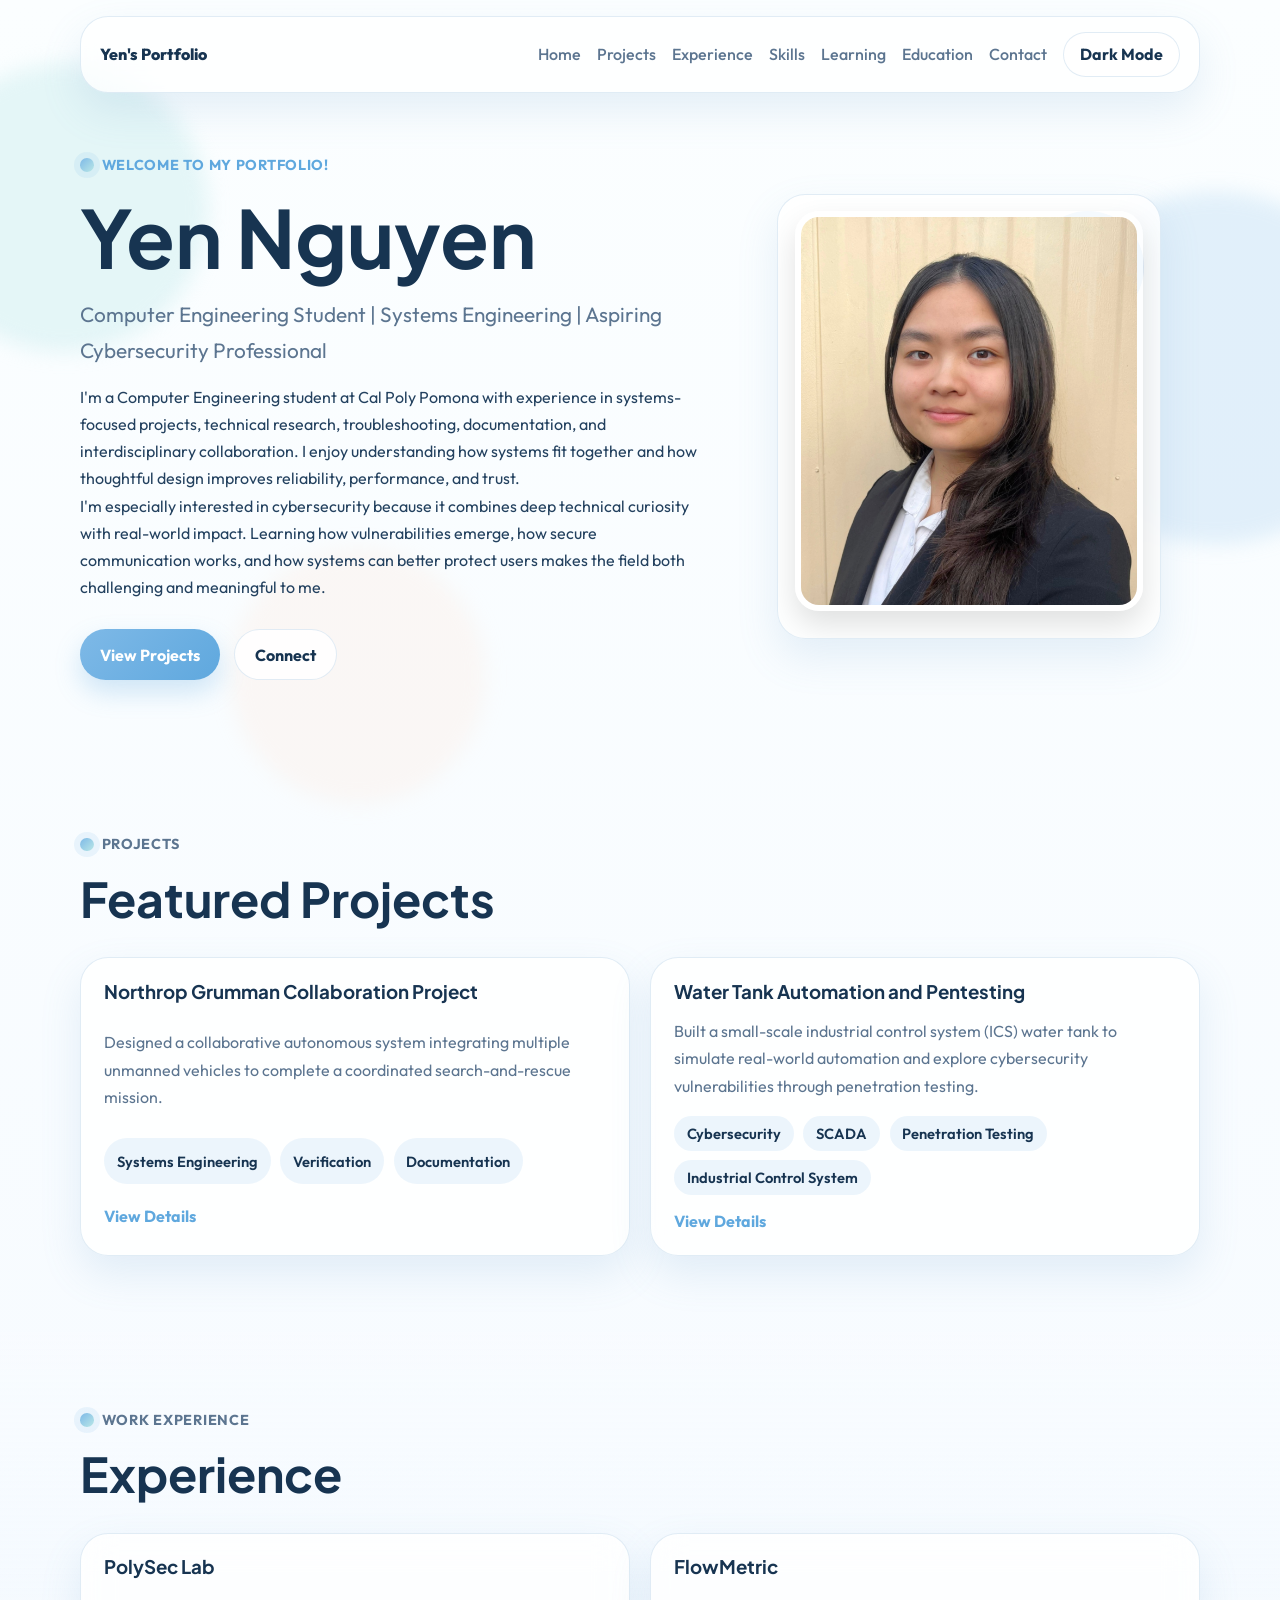
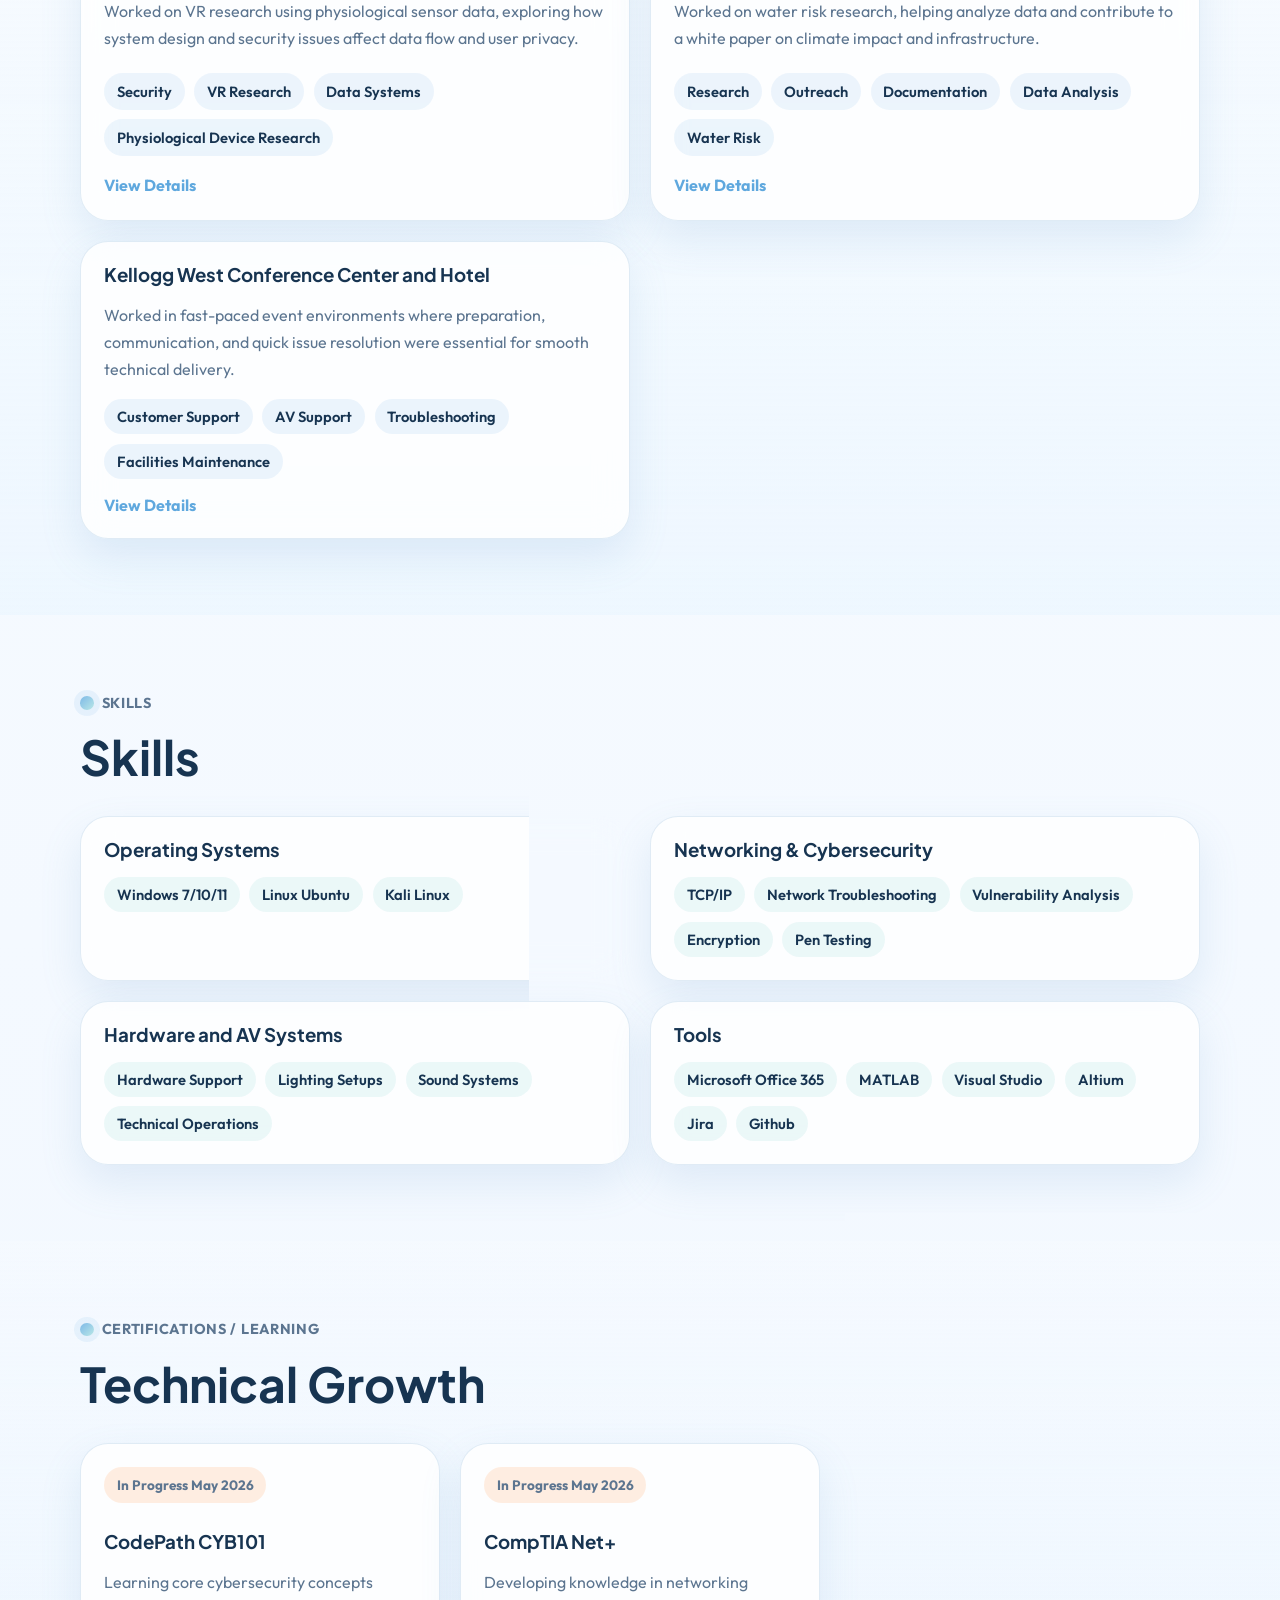
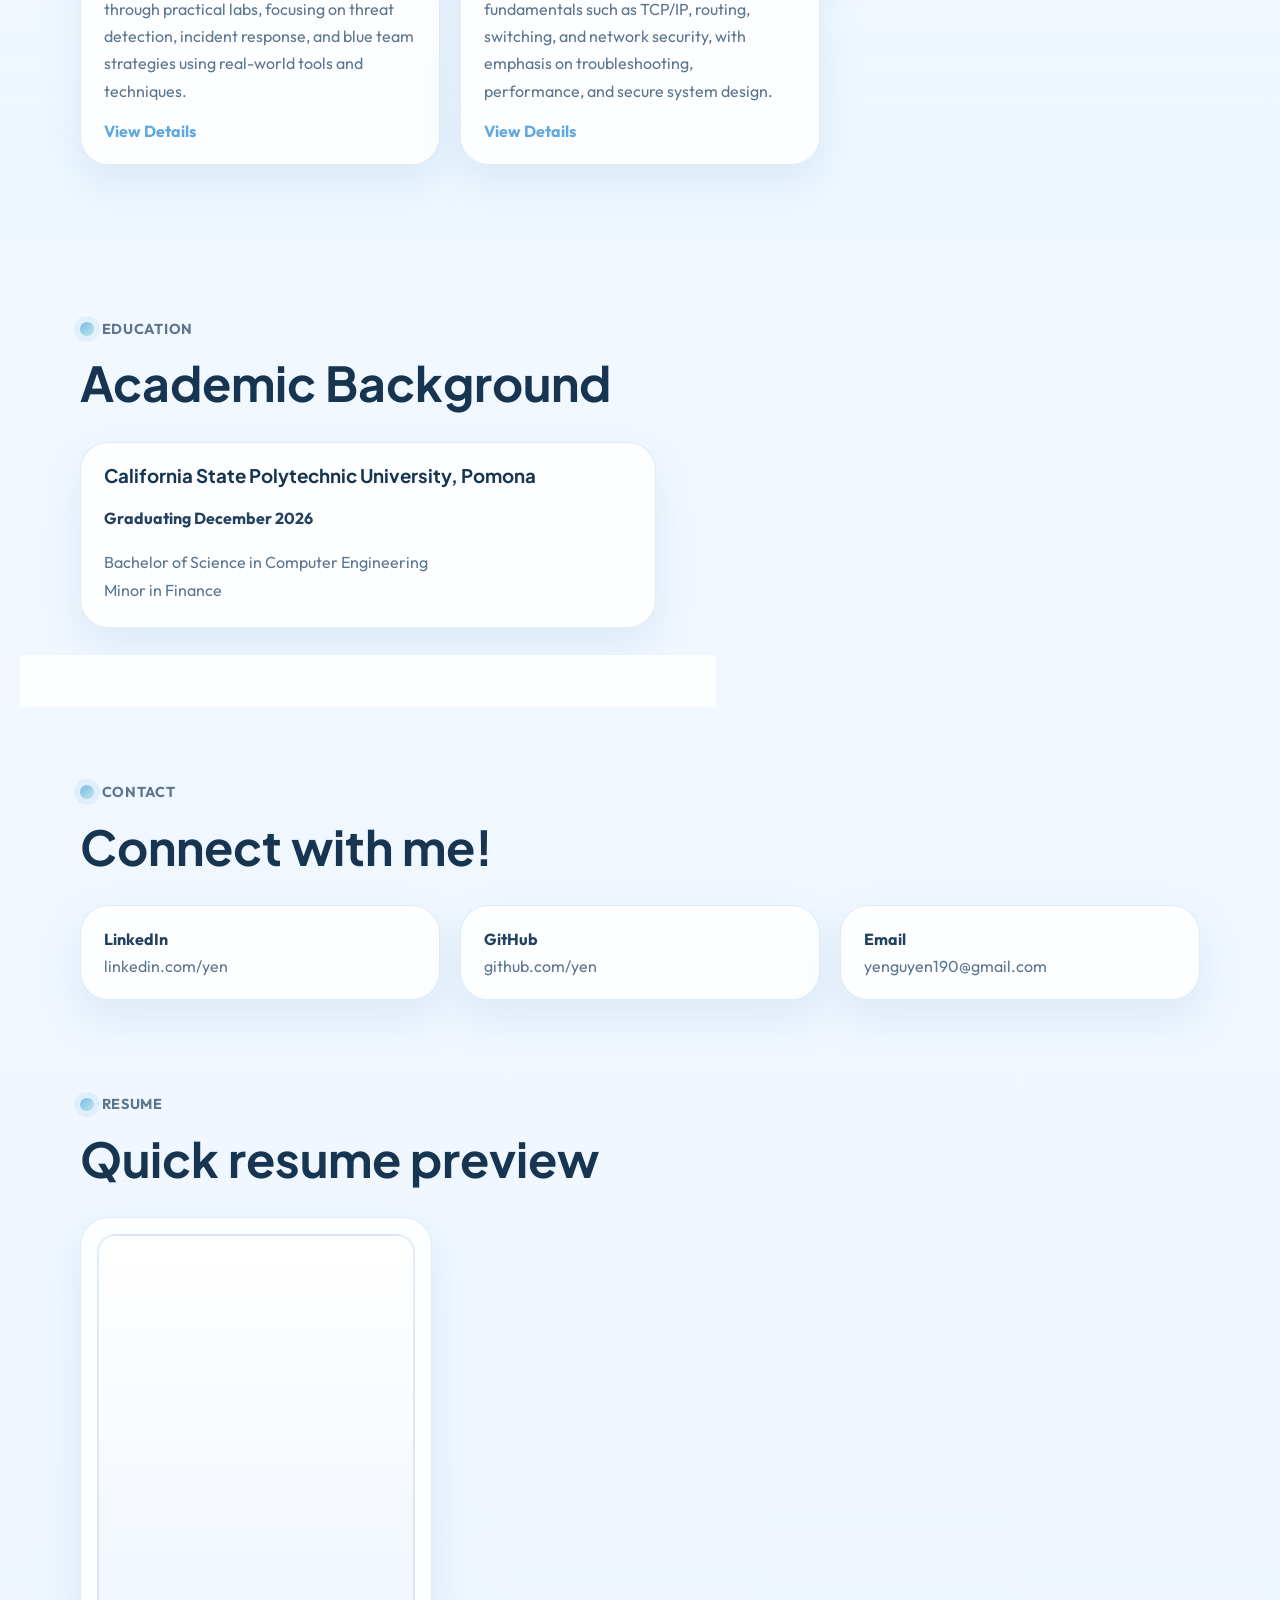
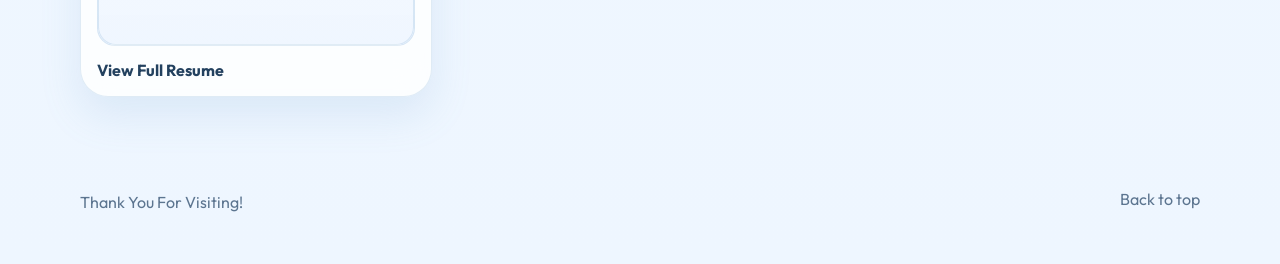
==== commit 6008acc9: "Add files via upload" ====
--- a/index.html
+++ b/index.html
@@ -231,6 +231,8 @@
                 <span>MATLAB</span>
                 <span>Visual Studio</span>
                <span>Altium</span>
+              <span>Jira</span>
+                <span>Github</span>
               </div>
           </div>
         </div>
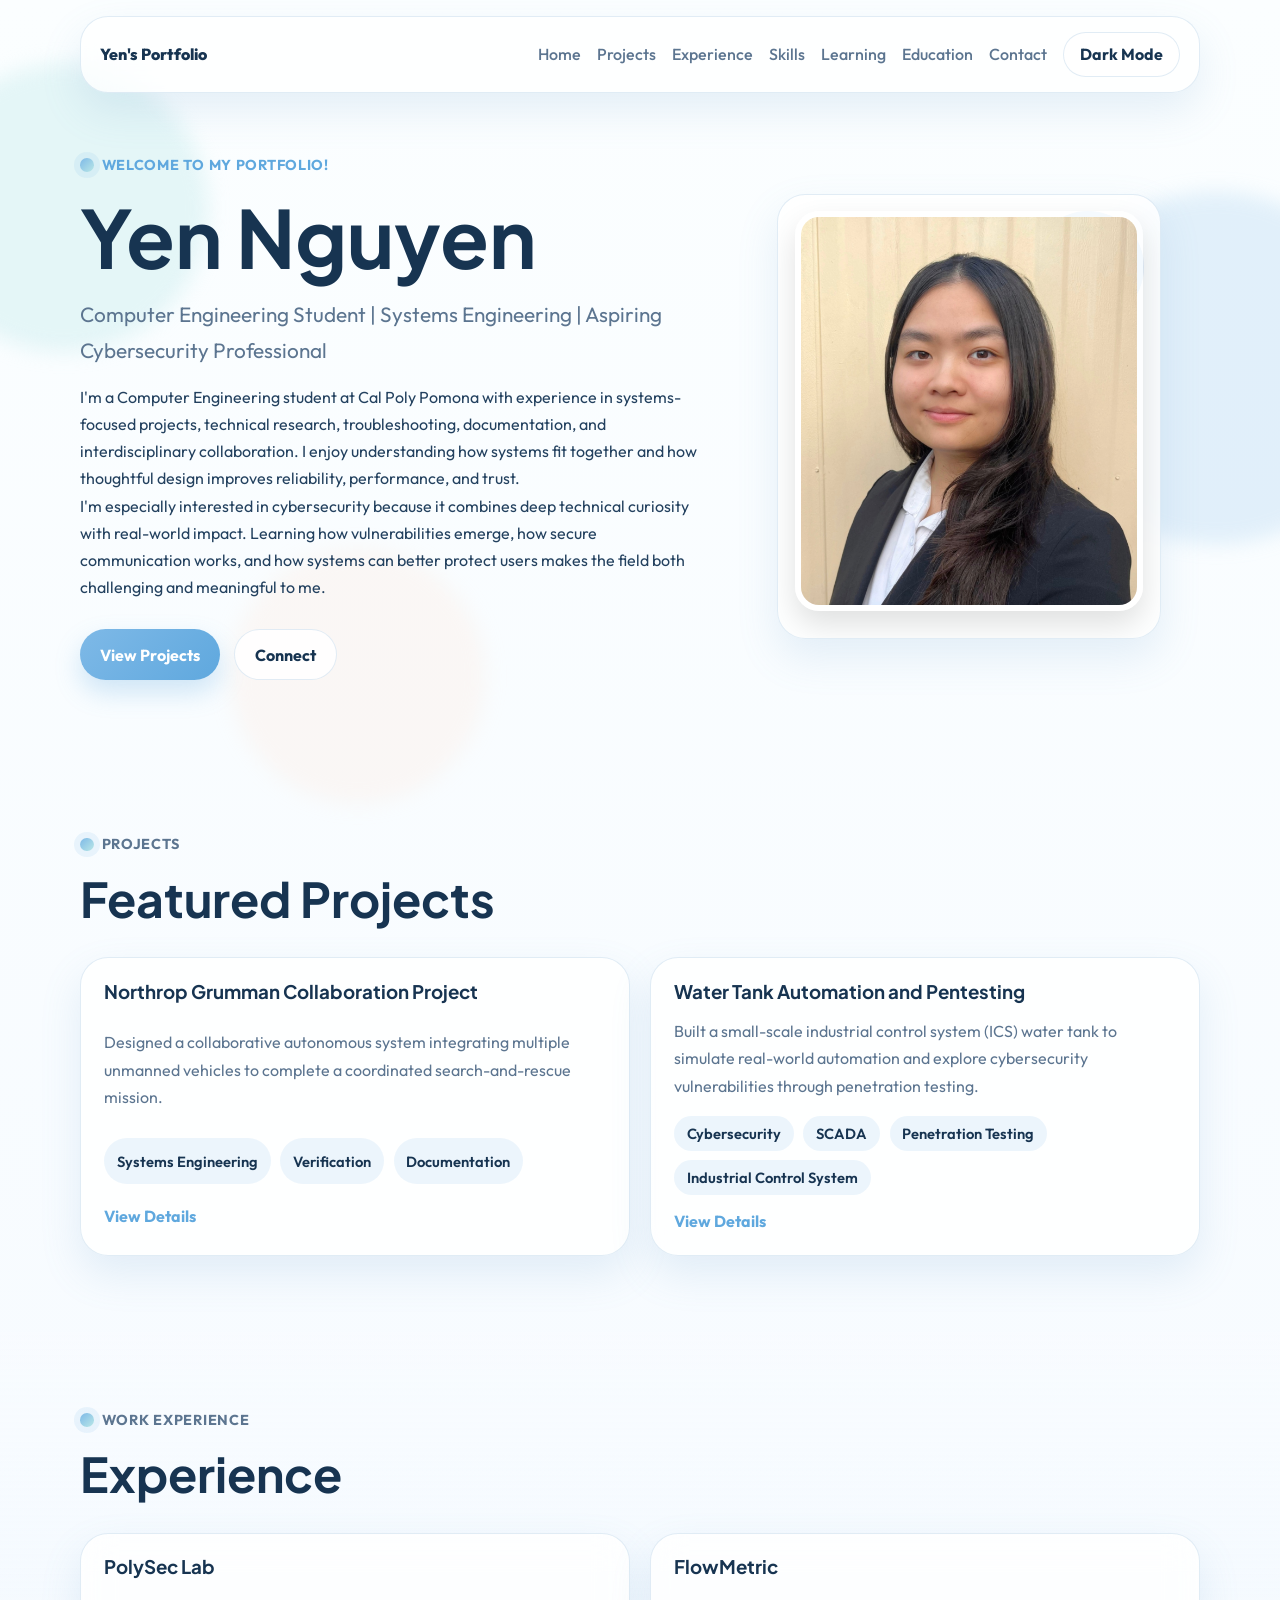
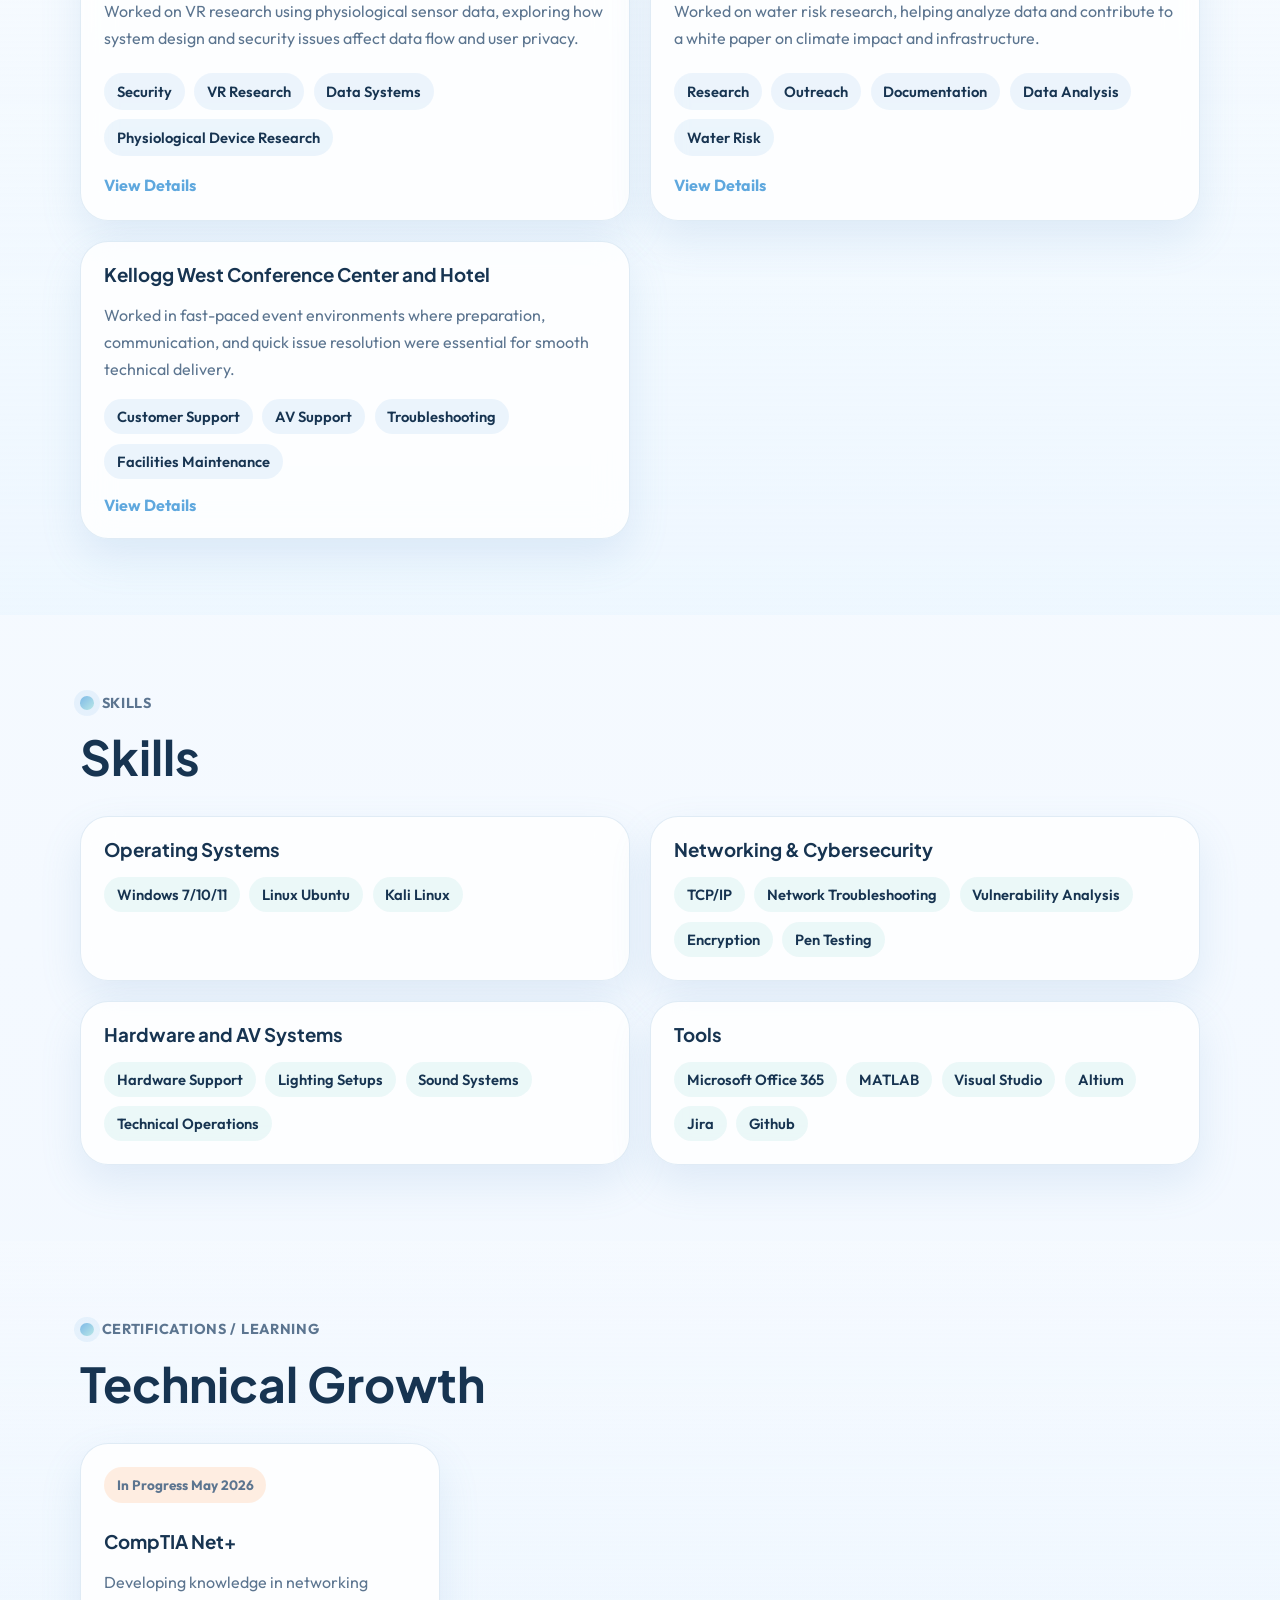
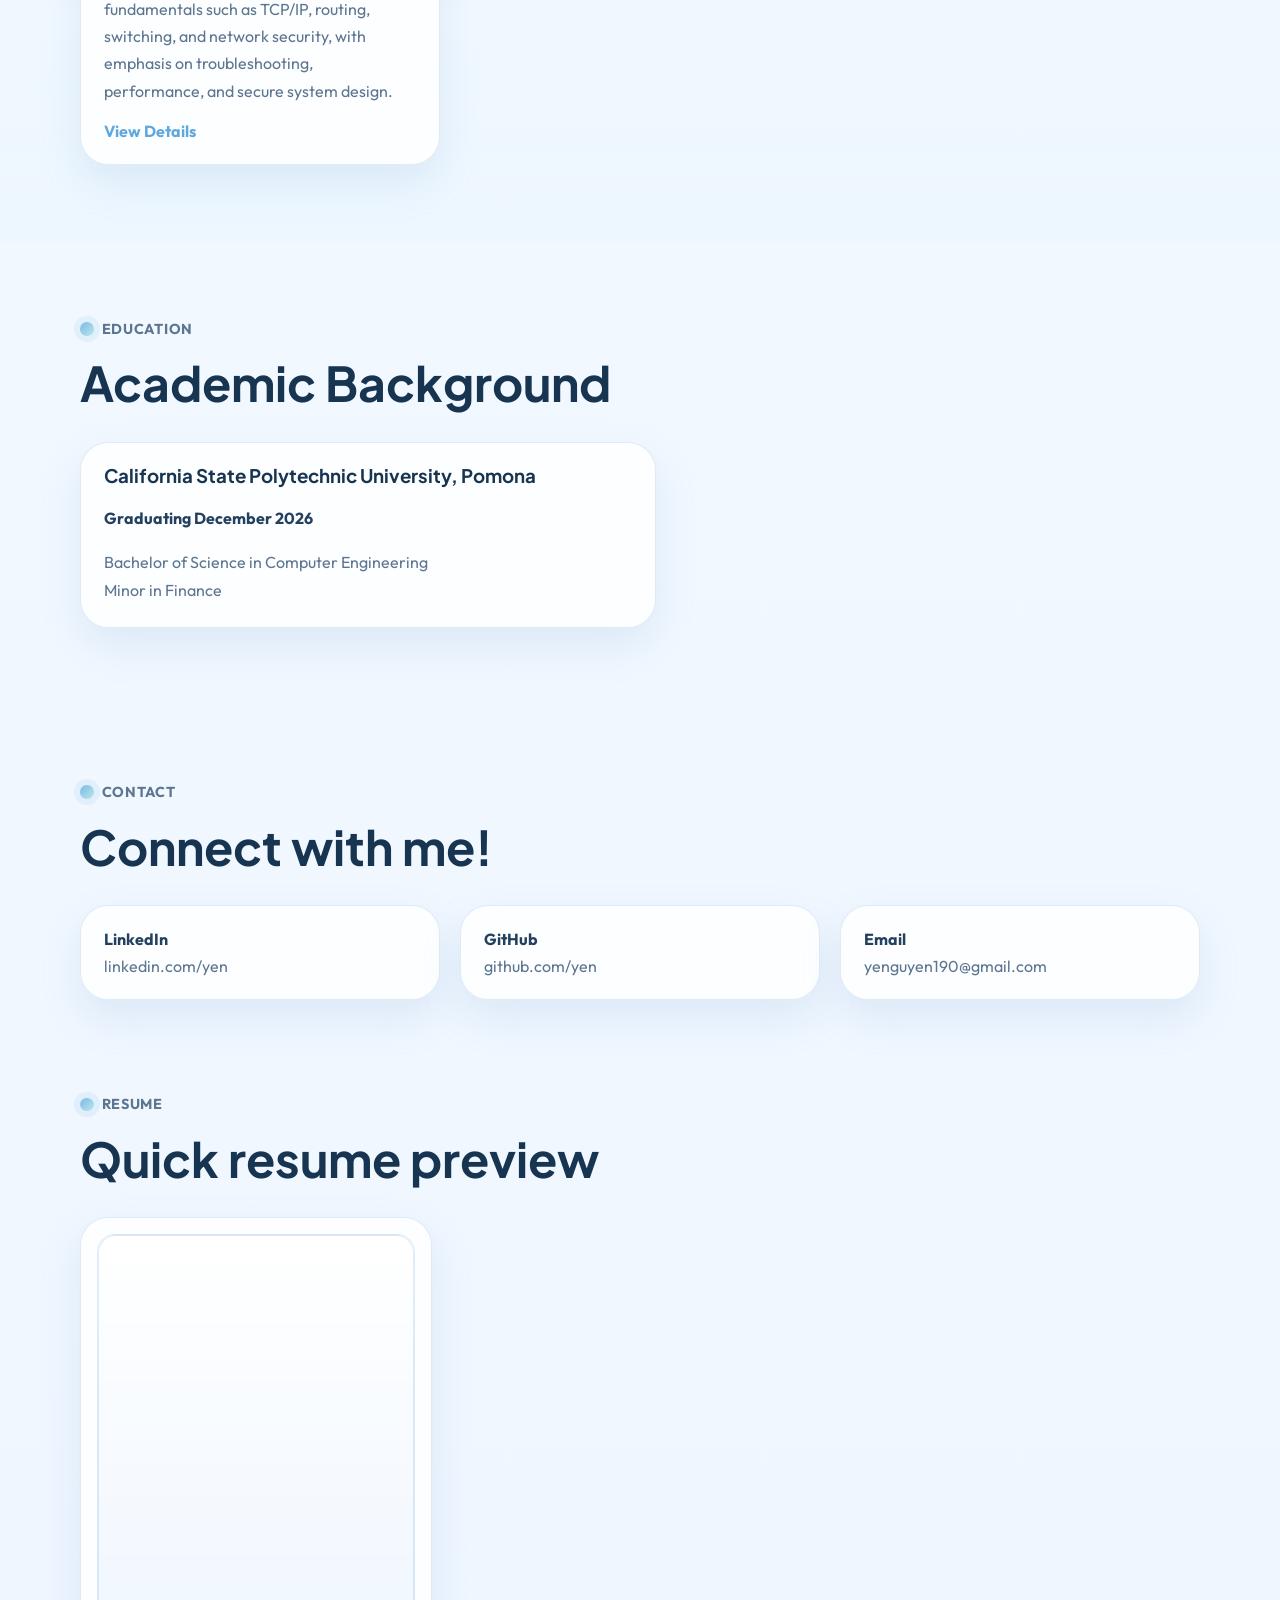
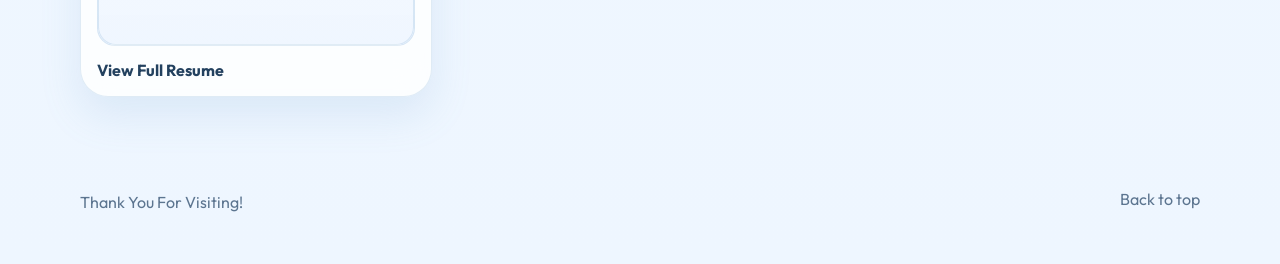
==== commit 3ce876f4: "Add files via upload" ====
--- a/index.html
+++ b/index.html
@@ -245,14 +245,7 @@
             <h2>Technical Growth</h2>
           </div>
           <div class="learning-grid">
-            <article class="project-card project-card--compact">
-              <p class="status-pill">In Progress May 2026</p>
-              <h3>CodePath CYB101</h3>
-              <p>Learning core cybersecurity concepts through practical labs, focusing on threat detection, incident response, and blue team strategies using real-world tools and techniques.</p>
-              <button class="project-button" type="button" data-collection="certifications" data-key="codepath">
-                View Details
-              </button>
-            </article>
+
              <article class="project-card project-card--compact">
                 <p class="status-pill">In Progress May 2026</p>
                 <h3>CompTIA Net+</h3>
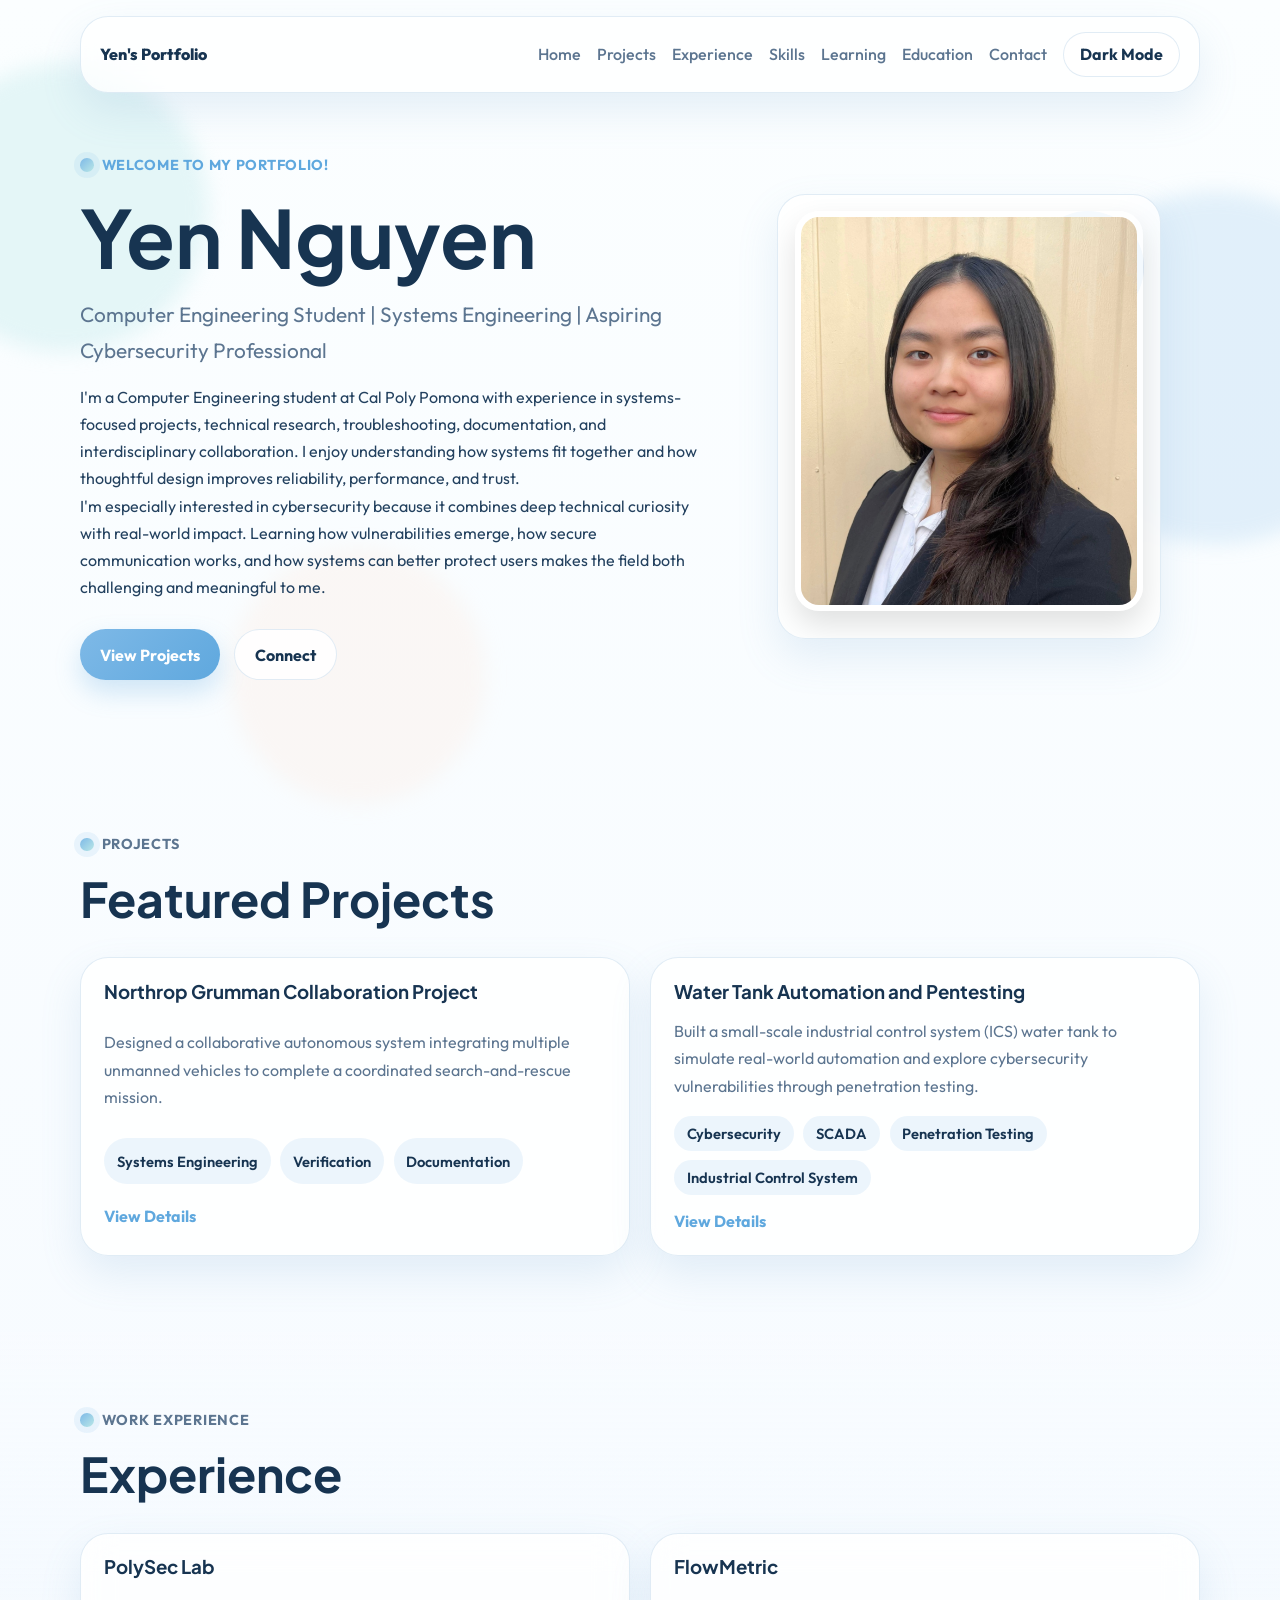
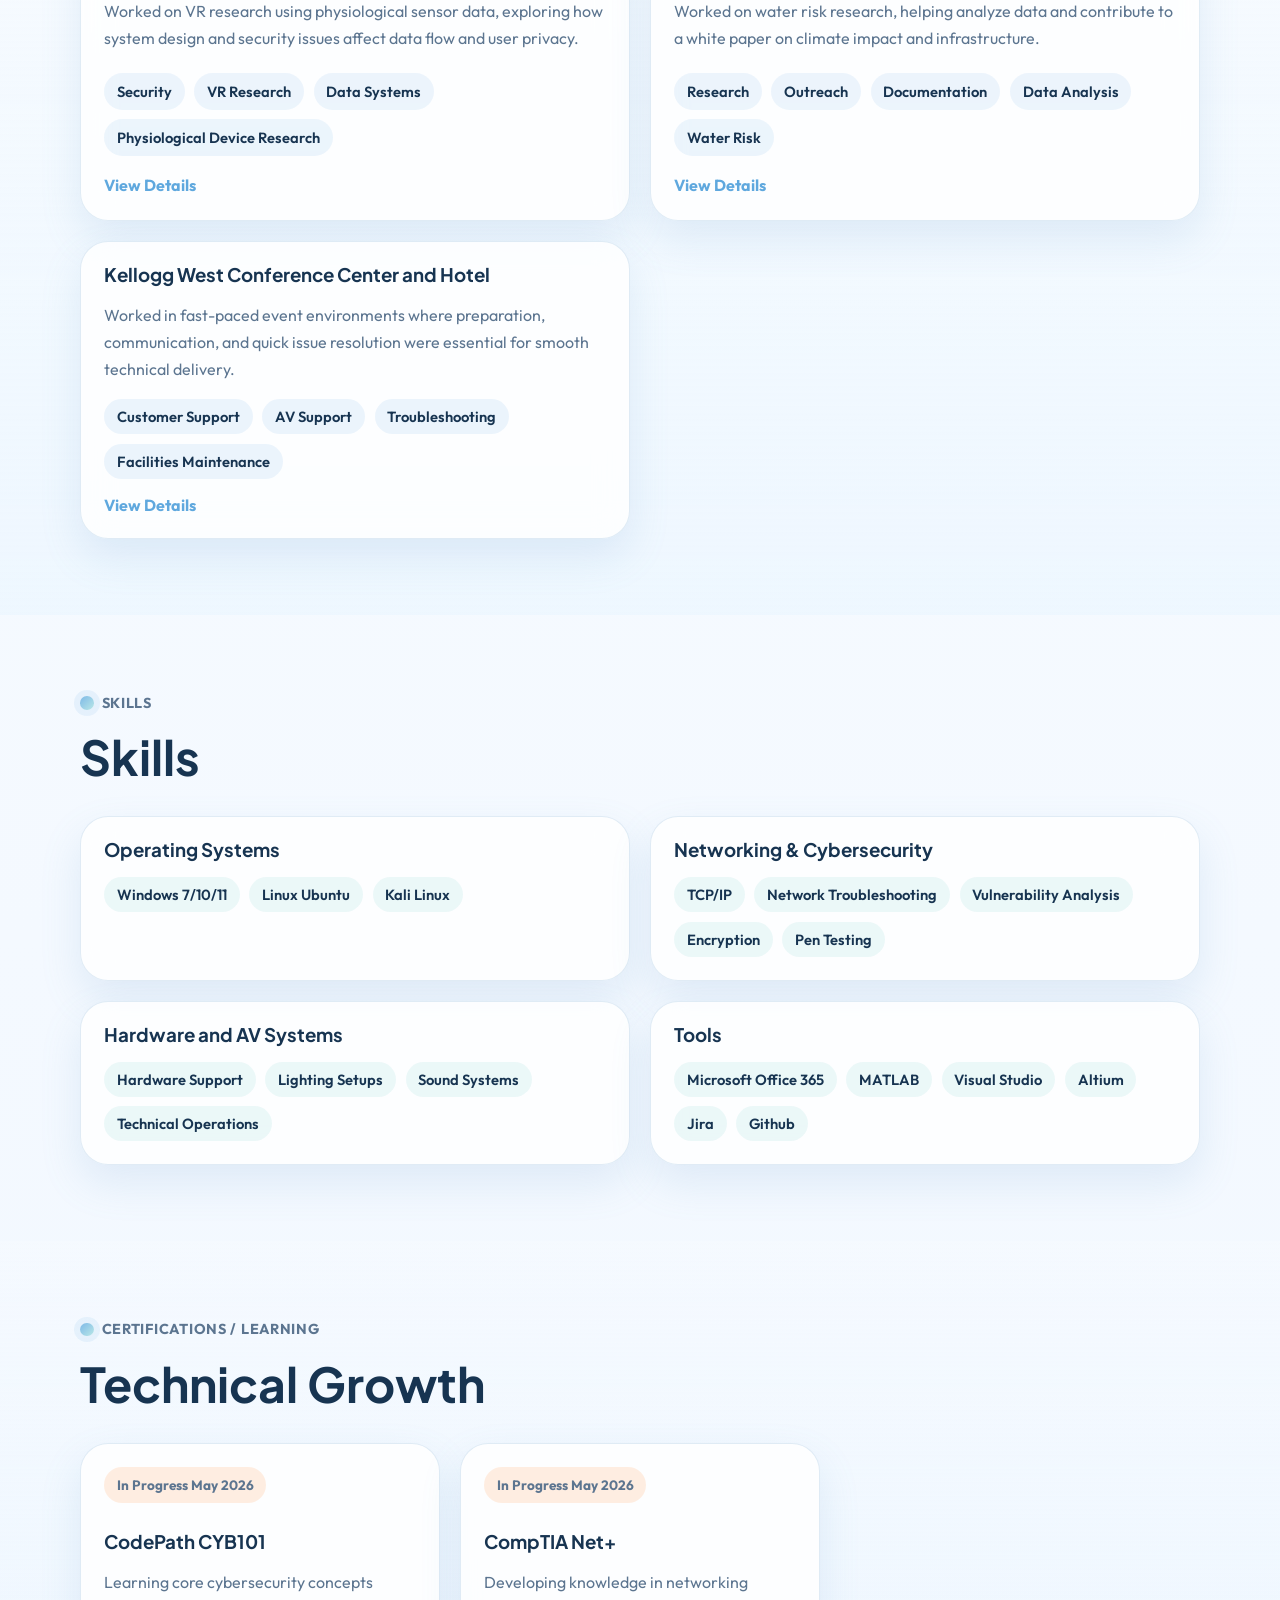
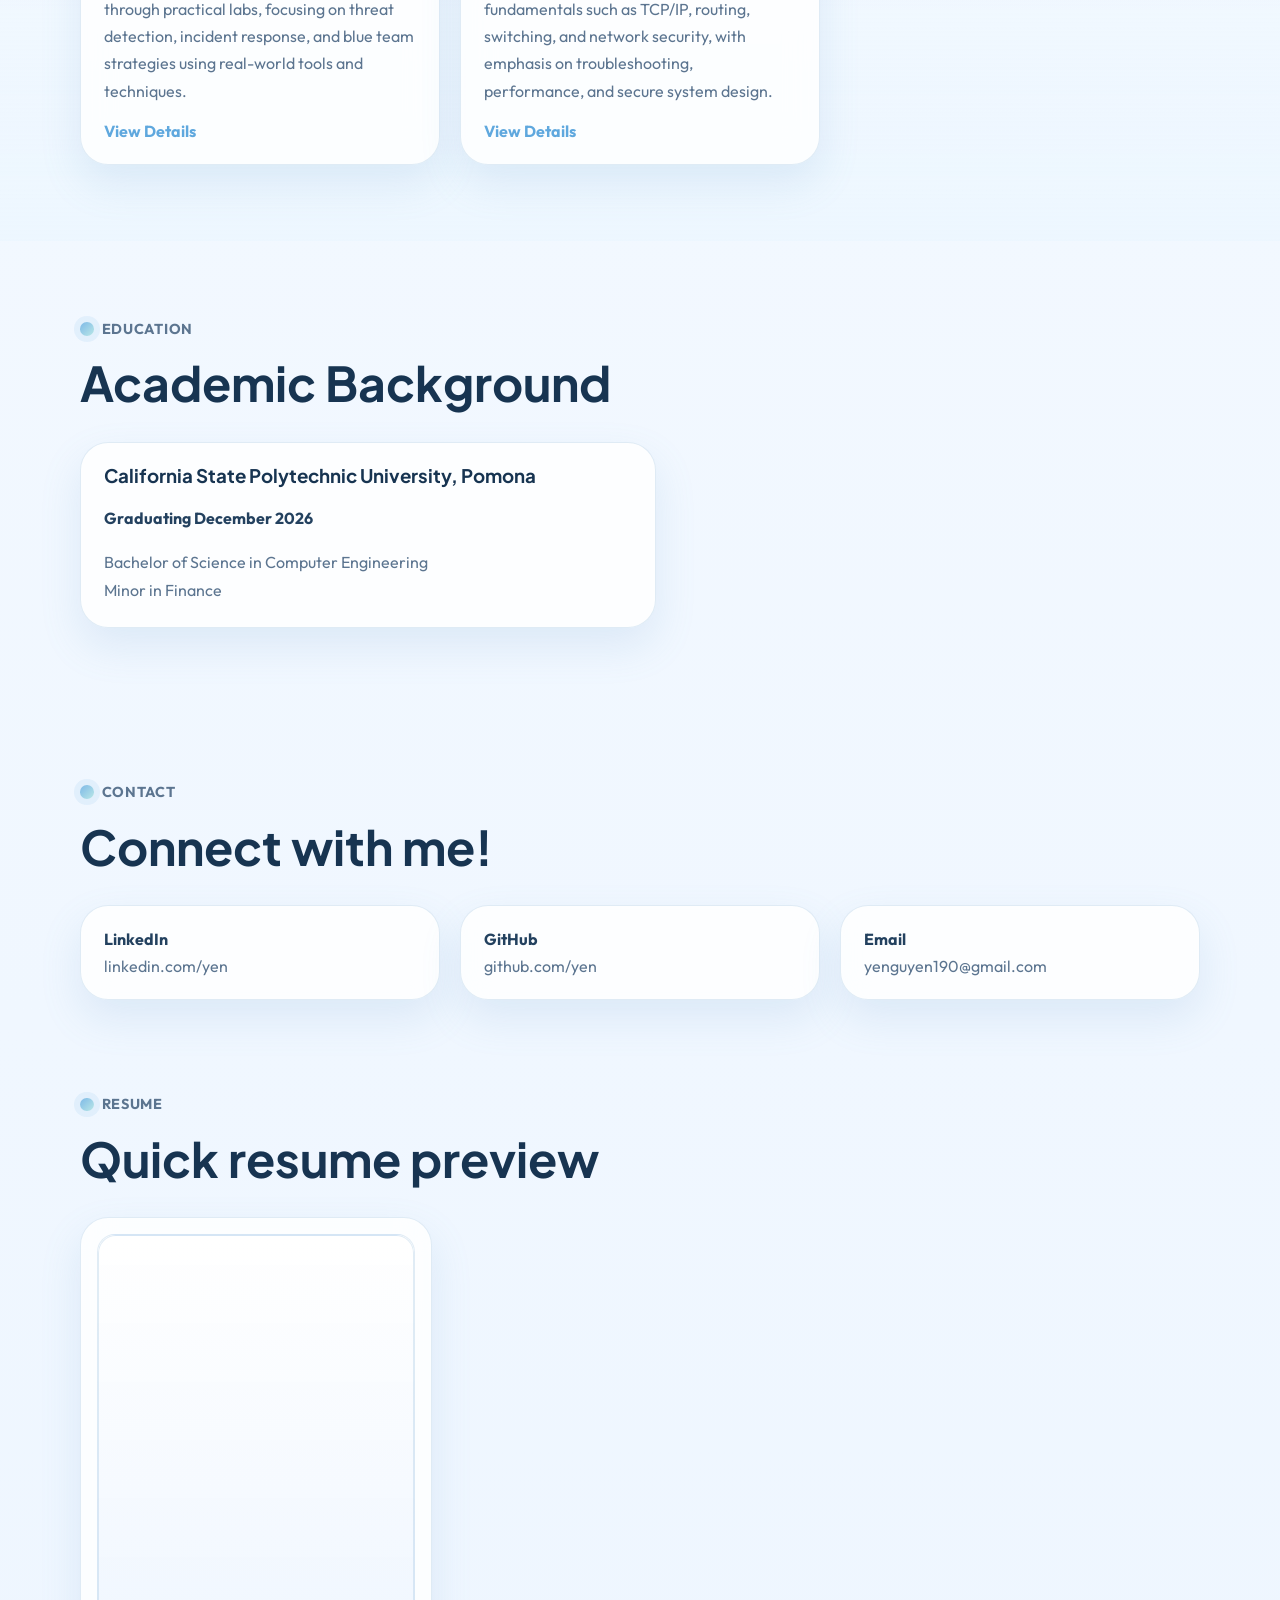
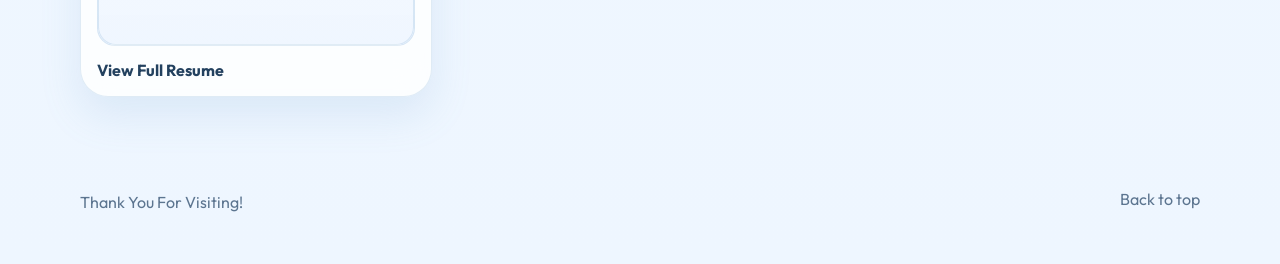
==== commit c144ab3e: "Add files via upload" ====
--- a/index.html
+++ b/index.html
@@ -245,7 +245,14 @@
             <h2>Technical Growth</h2>
           </div>
           <div class="learning-grid">
-
+            <article class="project-card project-card--compact">
+              <p class="status-pill">In Progress May 2026</p>
+              <h3>CodePath CYB101</h3>
+              <p>Learning core cybersecurity concepts through practical labs, focusing on threat detection, incident response, and blue team strategies using real-world tools and techniques.</p>
+              <button class="project-button" type="button" data-collection="certifications" data-key="codepath">
+                View Details
+              </button>
+            </article>
              <article class="project-card project-card--compact">
                 <p class="status-pill">In Progress May 2026</p>
                 <h3>CompTIA Net+</h3>
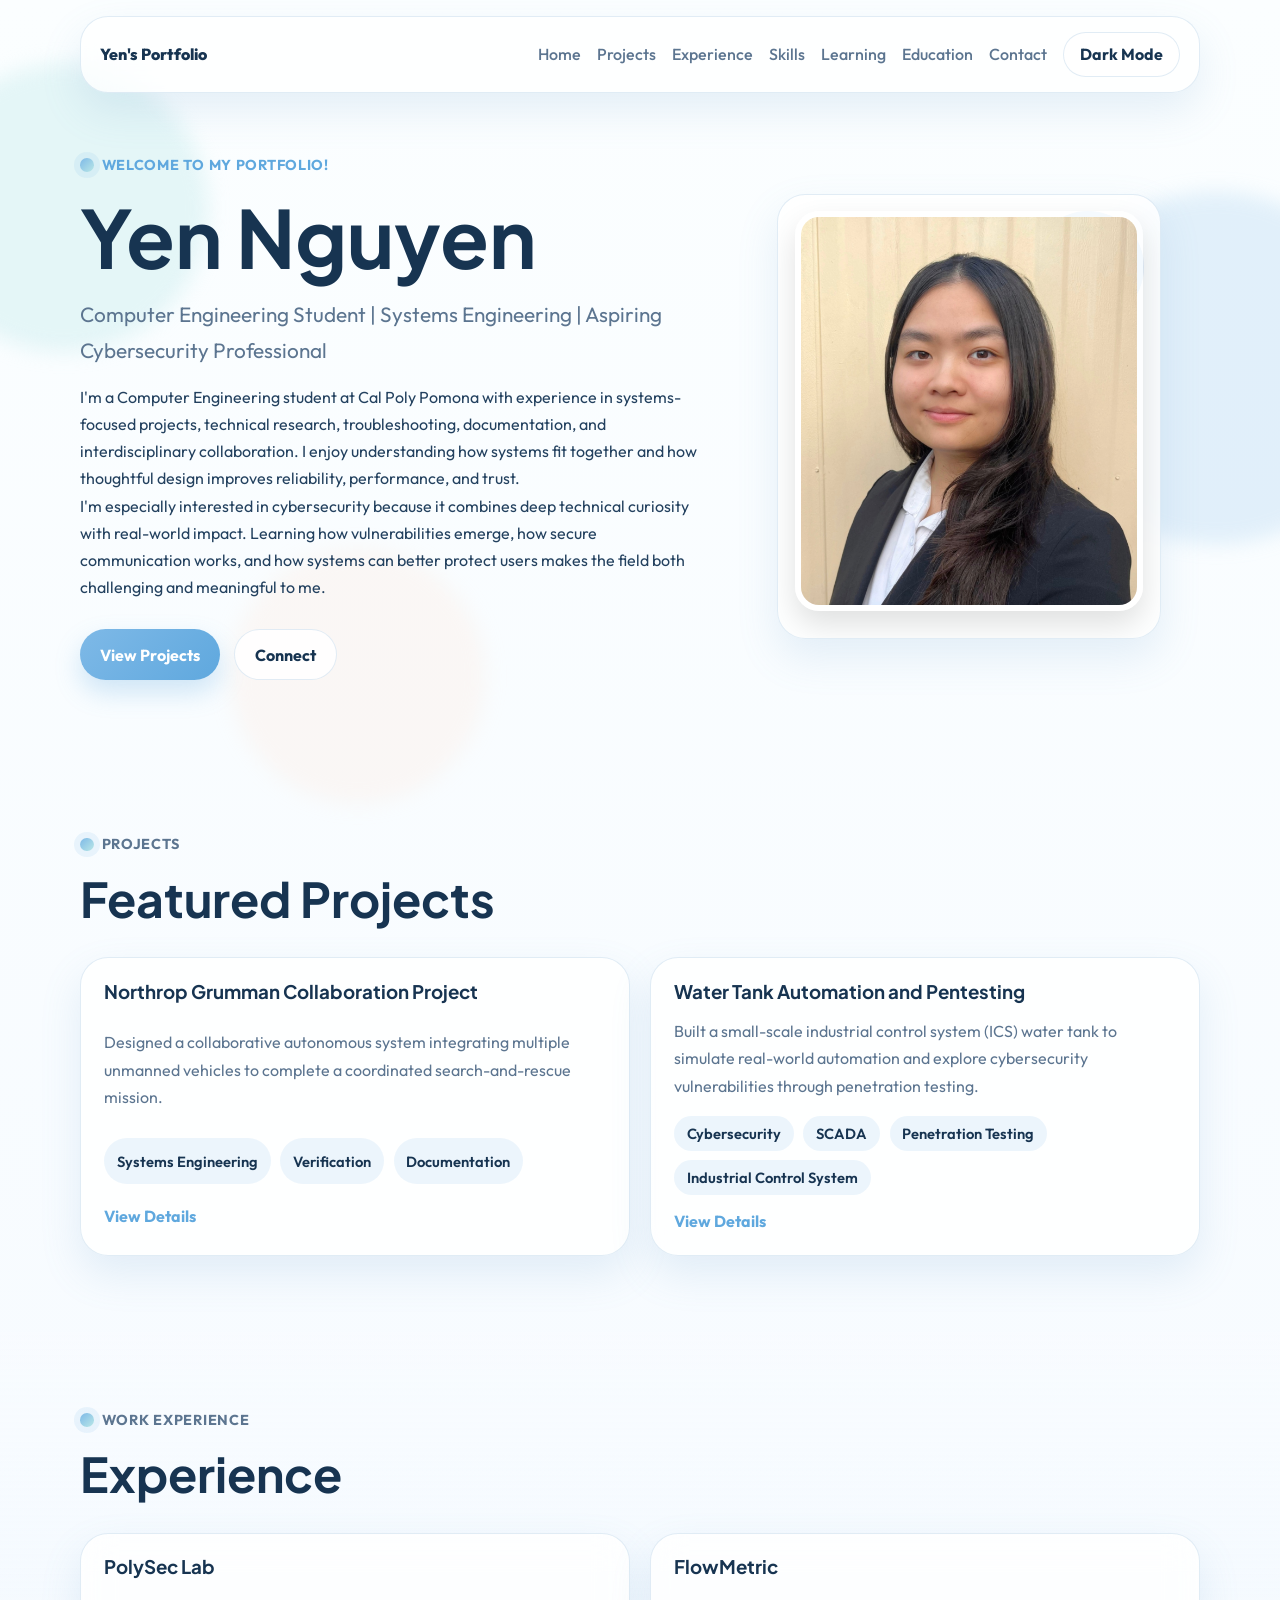
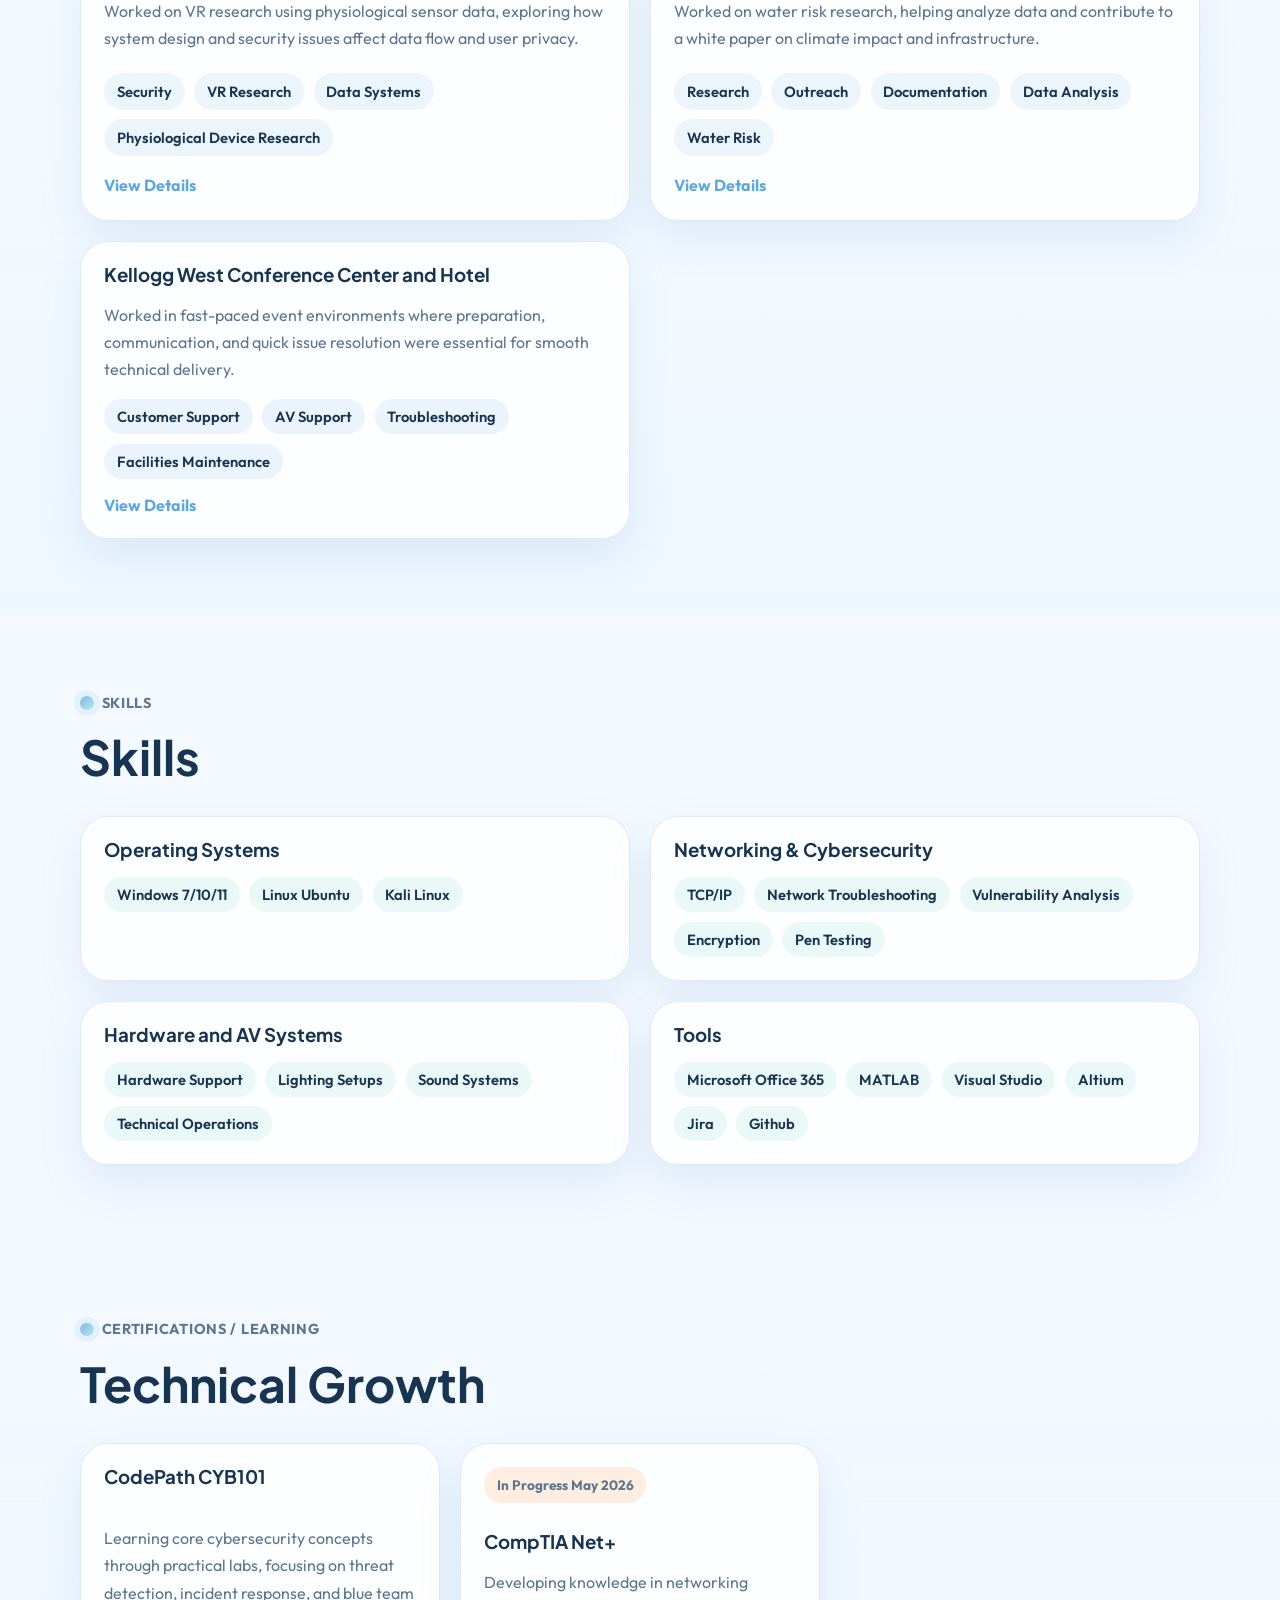
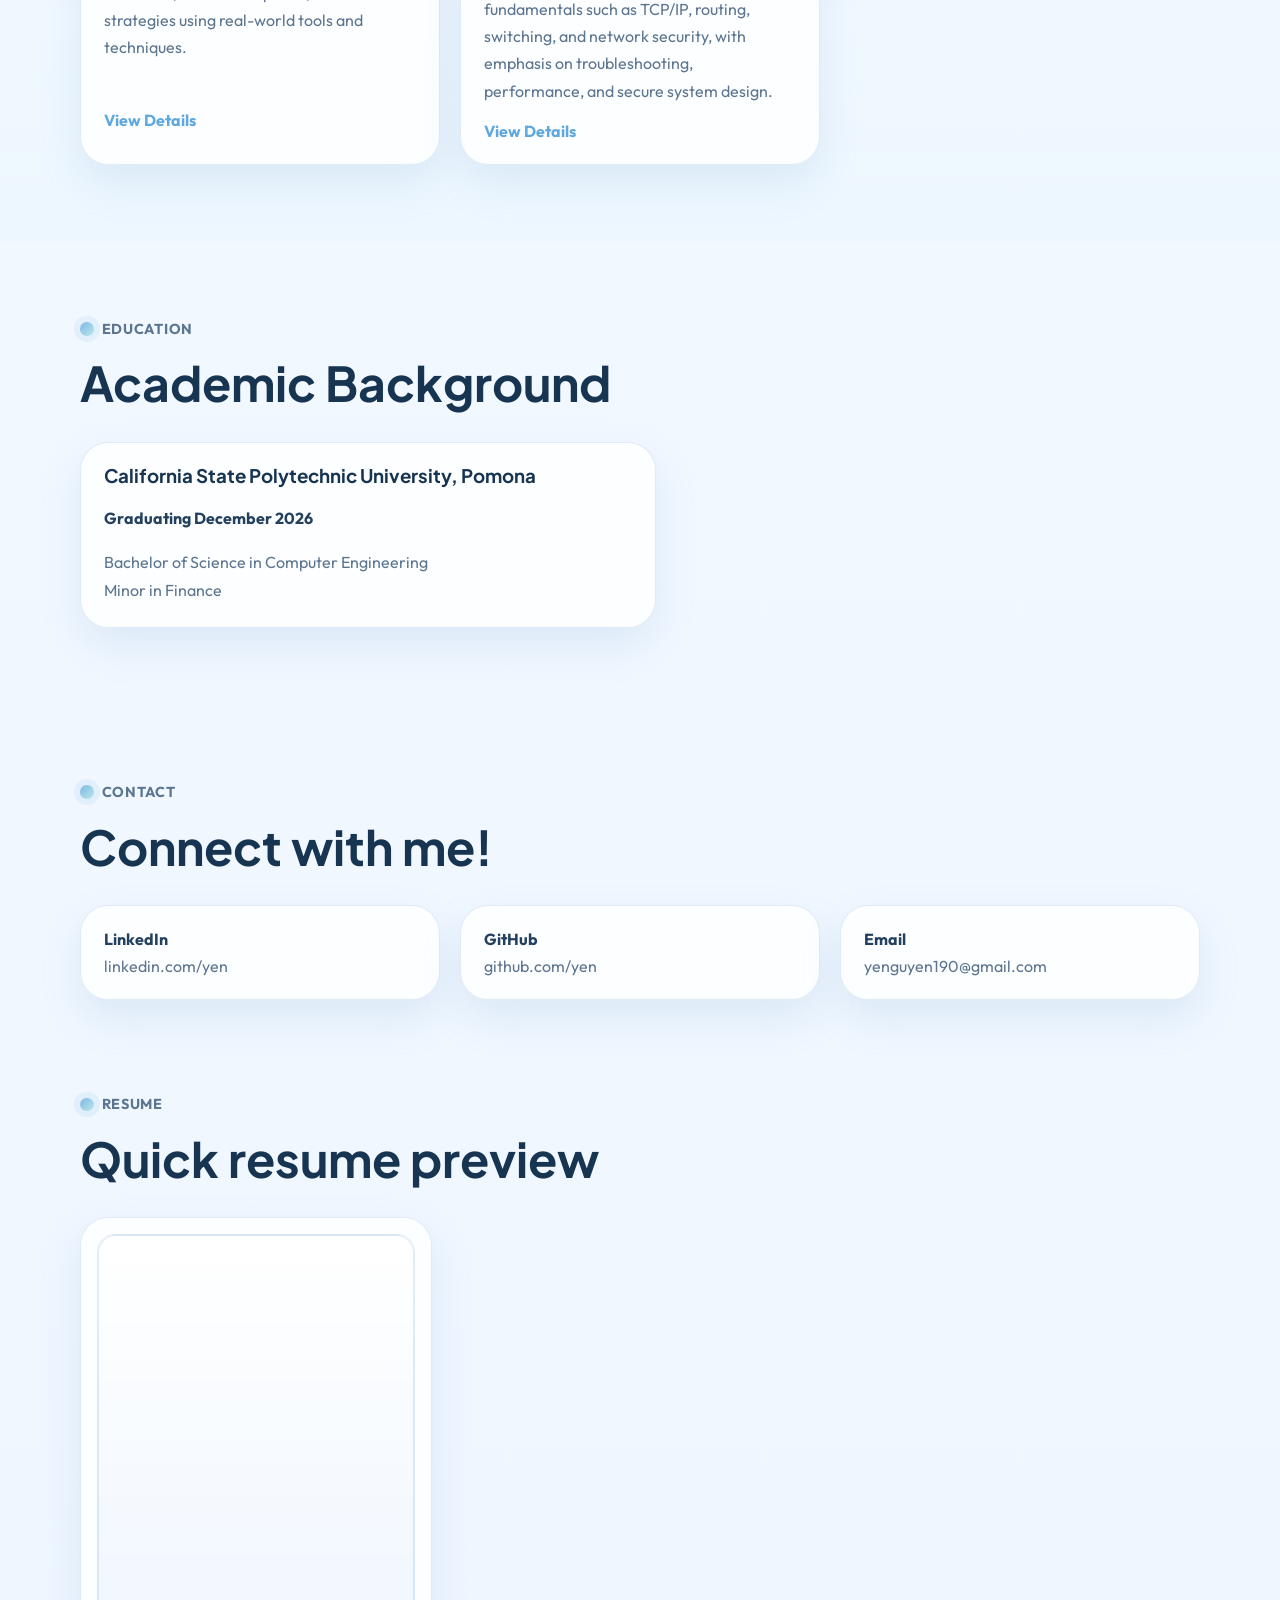
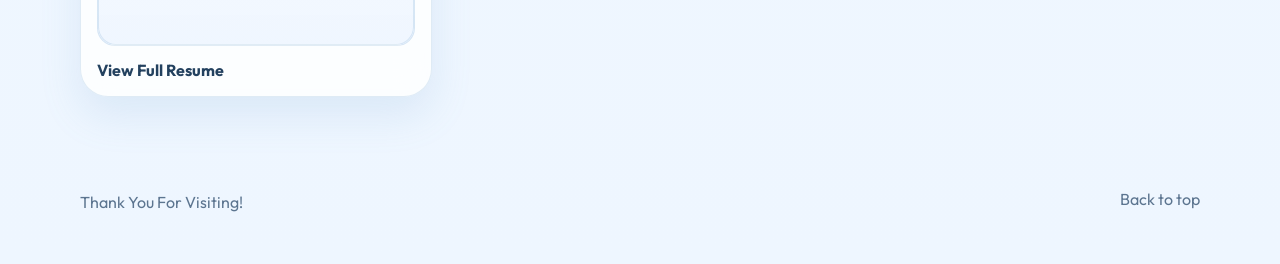
==== commit cf4910e3: "Add files via upload" ====
--- a/index.html
+++ b/index.html
@@ -246,7 +246,6 @@
           </div>
           <div class="learning-grid">
             <article class="project-card project-card--compact">
-              <p class="status-pill">In Progress May 2026</p>
               <h3>CodePath CYB101</h3>
               <p>Learning core cybersecurity concepts through practical labs, focusing on threat detection, incident response, and blue team strategies using real-world tools and techniques.</p>
               <button class="project-button" type="button" data-collection="certifications" data-key="codepath">
